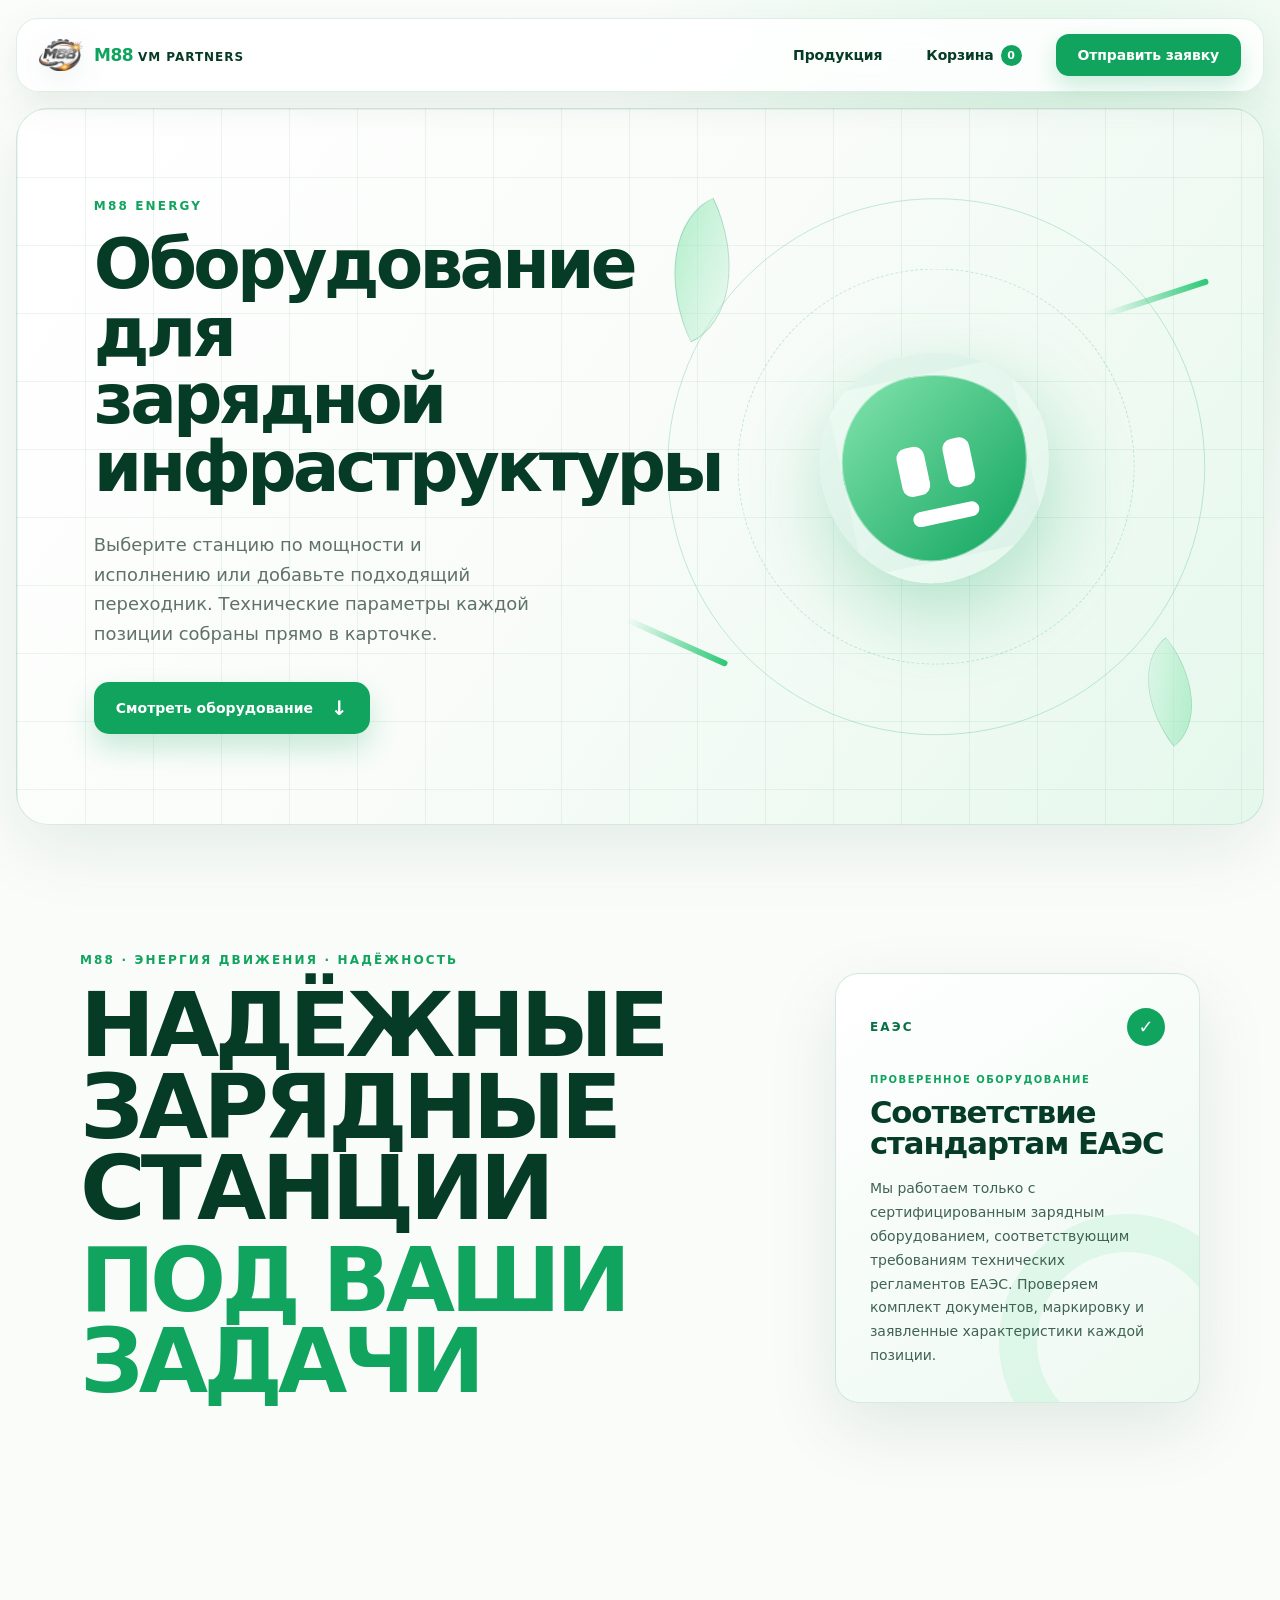
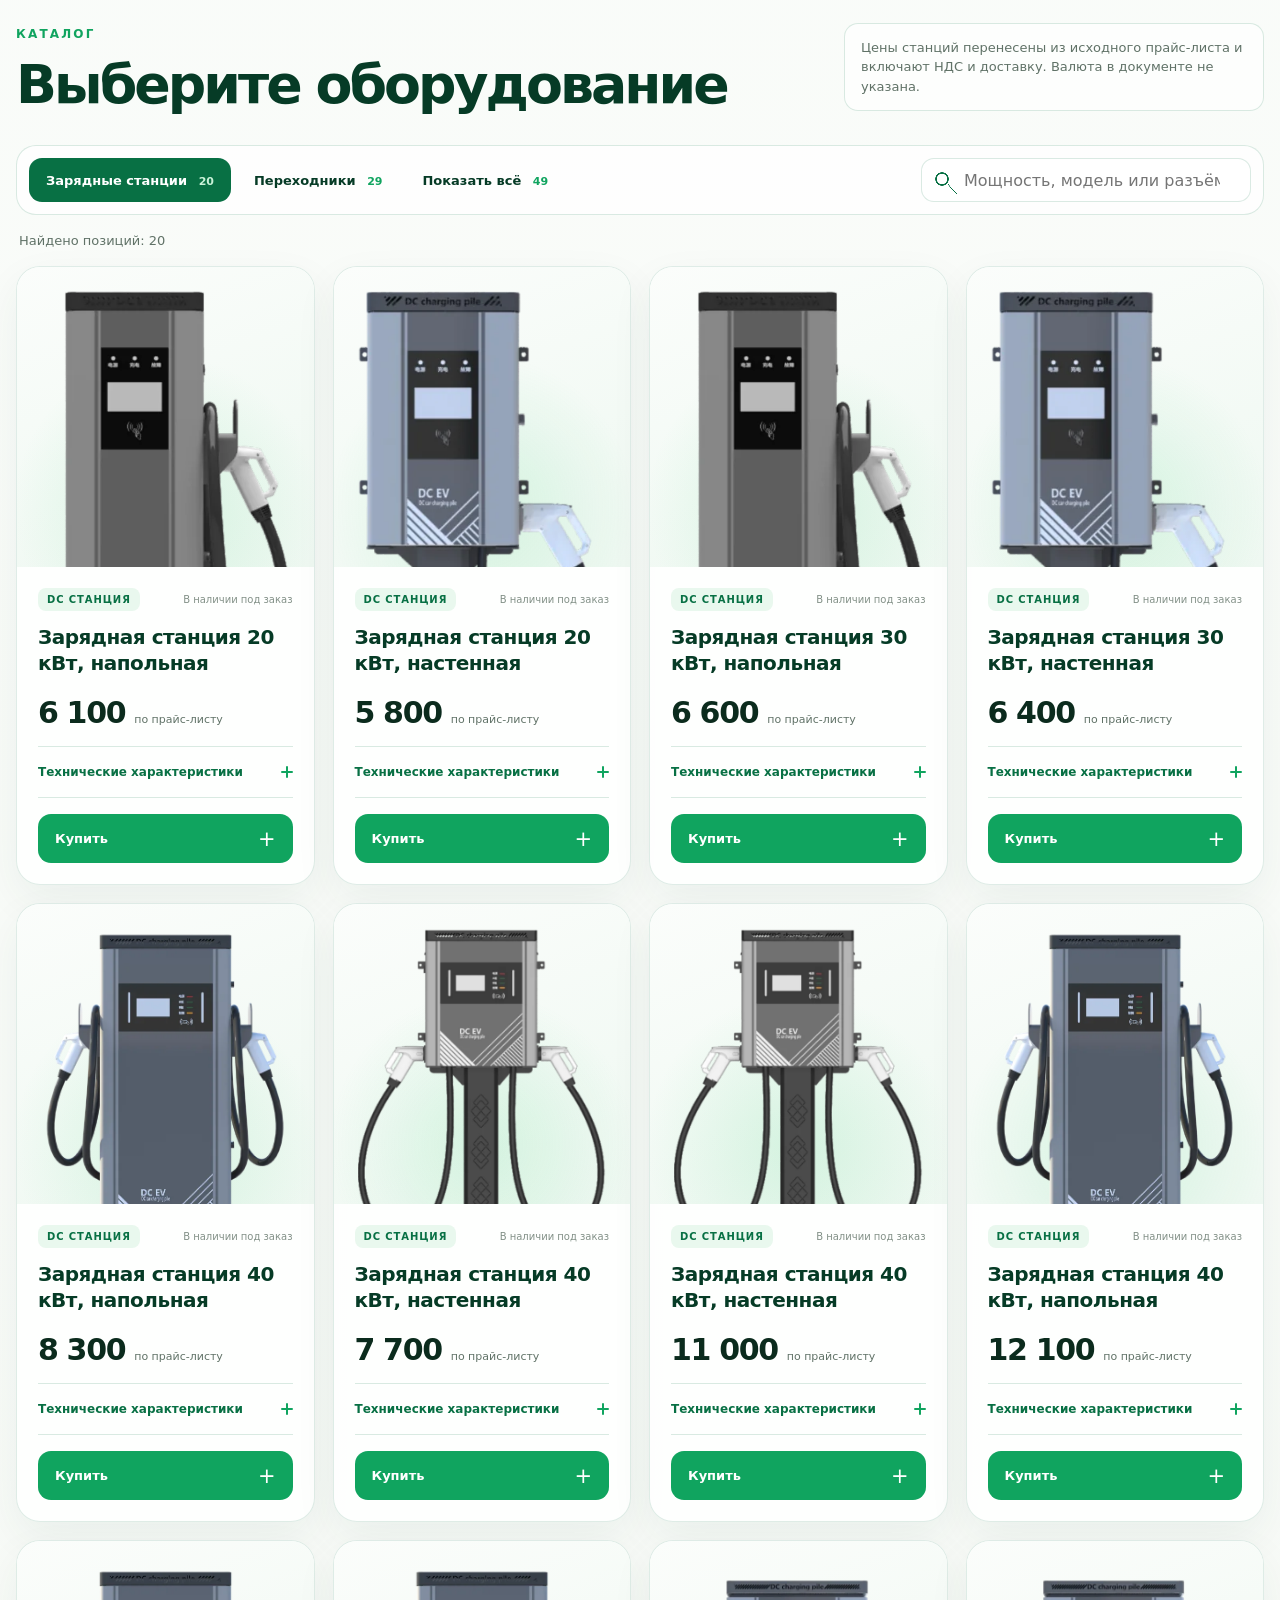
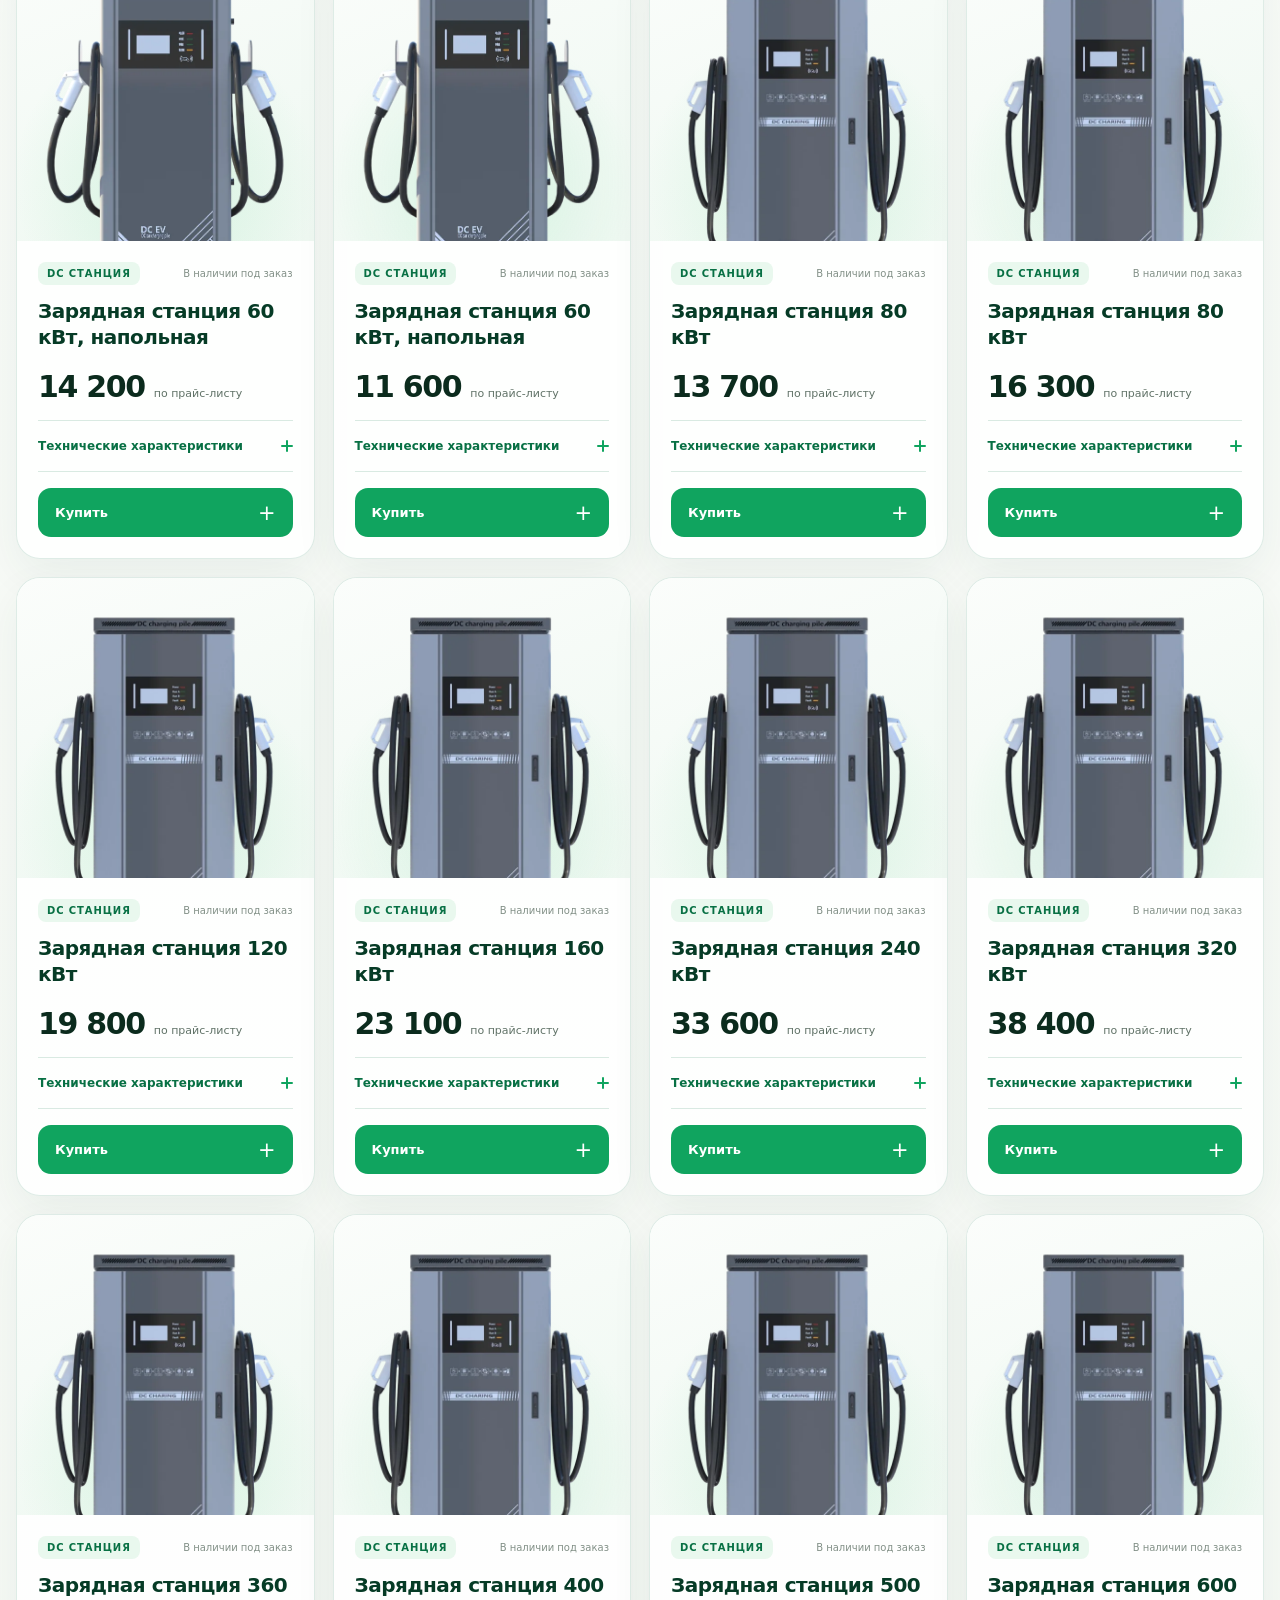
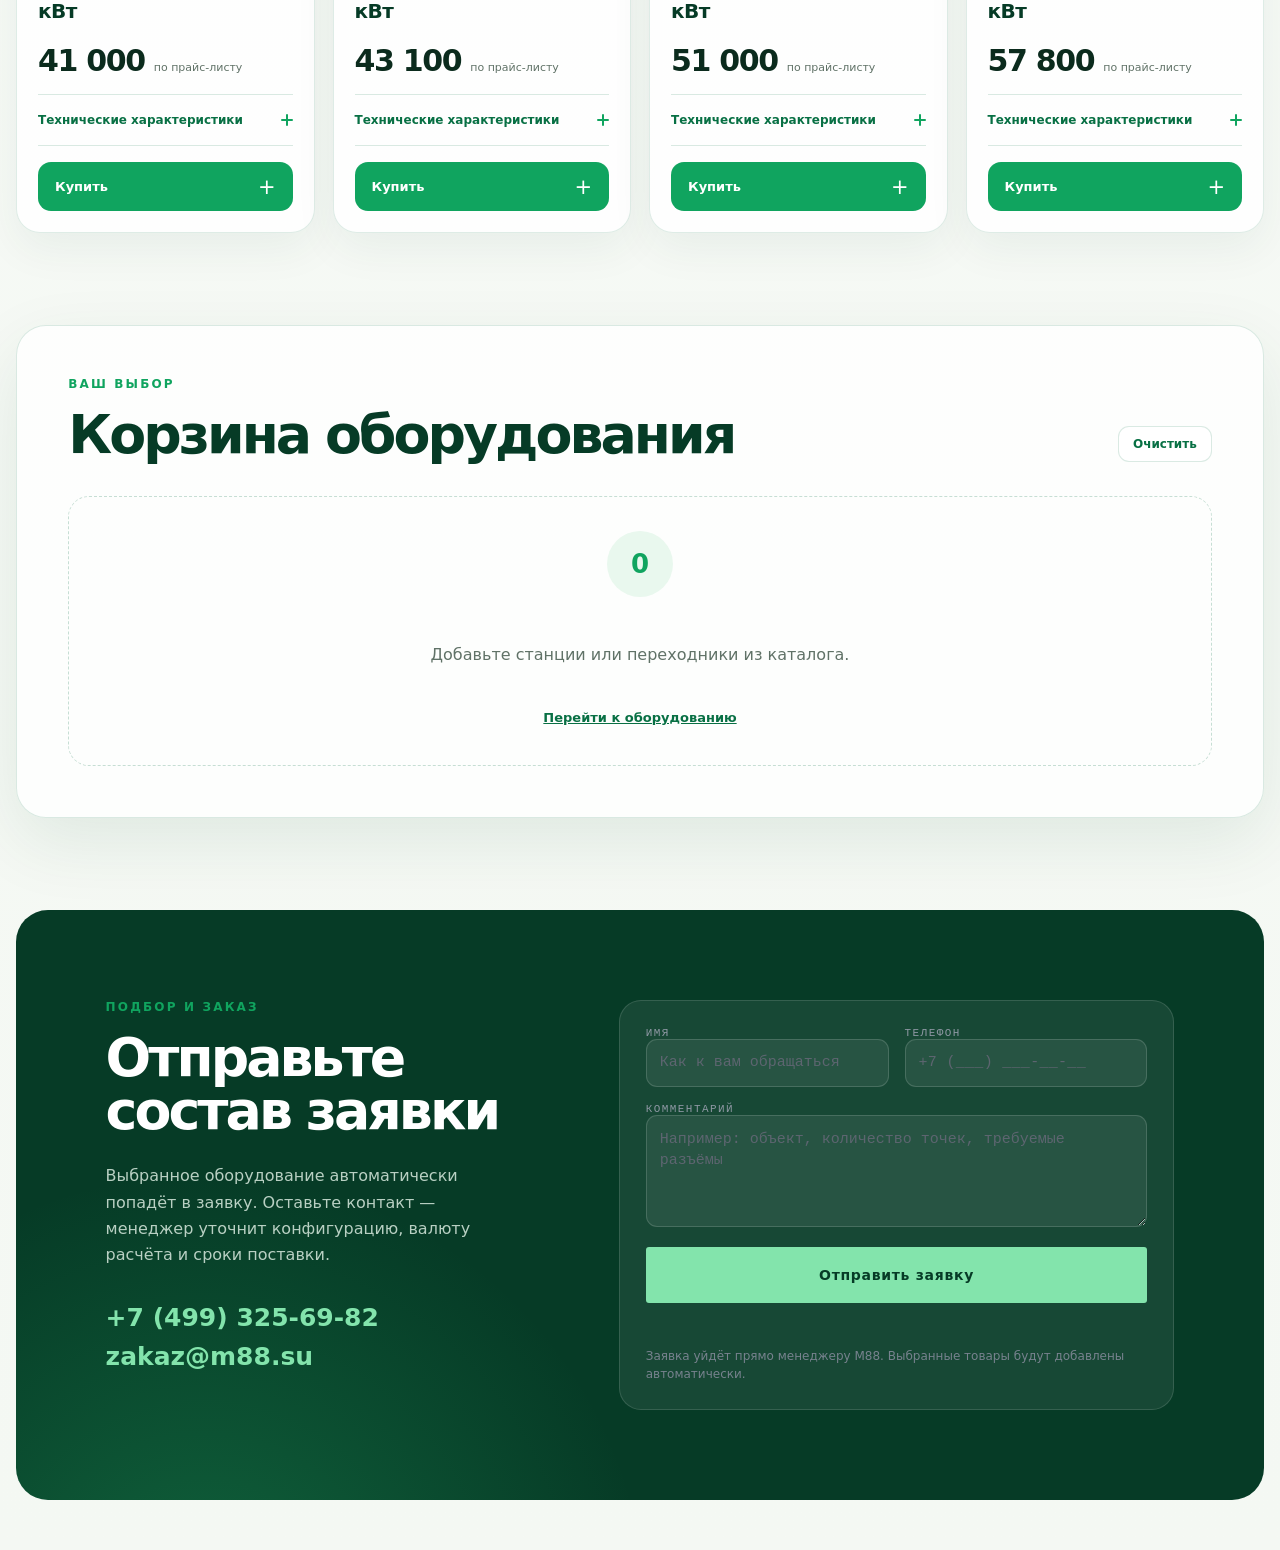
==== energy/index.html @ 6dc73acf "Add energy equipment catalog" ====
<!doctype html>
<html lang="ru">
<head>
  <meta charset="utf-8">
  <meta name="viewport" content="width=device-width, initial-scale=1">
  <meta name="theme-color" content="#f4f8f3">
  <meta name="description" content="Зарядные станции и переходники для электромобилей от М88 Energy.">
  <title>M88 Energy — зарядное оборудование</title>
  <link rel="stylesheet" href="../assets/form.css">
  <link rel="stylesheet" href="styles.css">
  <script src="../assets/form.js" defer></script>
</head>
<body>
  <div class="energy-page">
    <header class="energy-header" aria-label="Навигация">
      <a class="energy-mark" href="../" aria-label="М88 — на главную">
        <img src="../assets/m88-logo.png" alt="М88">
        <span><b>М88</b> VM&nbsp;PARTNERS</span>
      </a>

      <nav class="energy-nav" id="energy-navigation" aria-label="Разделы страницы">
        <a href="#products">Продукция</a>
        <a href="#cart">Корзина <span class="cart-badge" id="cart-count">0</span></a>
        <a class="nav-request" href="#request">Отправить заявку</a>
      </nav>

      <button class="menu-shape" type="button" aria-label="Открыть меню" aria-controls="energy-navigation" aria-expanded="false">
        <span></span><span></span>
      </button>
    </header>

    <main>
      <section class="catalog-hero" aria-labelledby="catalog-title">
        <div class="hero-copy">
          <p class="eyebrow">M88 Energy</p>
          <h1 id="catalog-title">Оборудование для зарядной инфраструктуры</h1>
          <p>Выберите станцию по мощности и исполнению или добавьте подходящий переходник. Технические параметры каждой позиции собраны прямо в карточке.</p>
          <a class="hero-button" href="#products">Смотреть оборудование <span>↓</span></a>
        </div>
        <div class="hero-art" aria-hidden="true">
          <div class="energy-orbit orbit-one"></div>
          <div class="energy-orbit orbit-two"></div>
          <div class="charge-core"><i></i></div>
          <div class="charge-line line-one"></div>
          <div class="charge-line line-two"></div>
          <div class="energy-leaf leaf-one"></div>
          <div class="energy-leaf leaf-two"></div>
        </div>
      </section>

      <section class="energy-about" aria-labelledby="energy-about-title">
        <div class="about-slogan">
          <p class="eyebrow">М88 · энергия движения · надёжность</p>
          <h2 id="energy-about-title">Надёжные зарядные станции <em>под ваши задачи</em></h2>
        </div>
        <div class="certification-card">
          <div class="certification-mark" aria-hidden="true"><span>ЕАЭС</span><i>✓</i></div>
          <div>
            <p class="certification-label">Проверенное оборудование</p>
            <h3>Соответствие стандартам ЕАЭС</h3>
            <p>Мы работаем только с сертифицированным зарядным оборудованием, соответствующим требованиям технических регламентов ЕАЭС. Проверяем комплект документов, маркировку и заявленные характеристики каждой позиции.</p>
          </div>
        </div>
      </section>

      <section class="catalog-section" id="products" aria-labelledby="products-title">
        <div class="section-heading">
          <div>
            <p class="eyebrow">Каталог</p>
            <h2 id="products-title">Выберите оборудование</h2>
          </div>
          <p class="price-note">Цены станций перенесены из исходного прайс-листа и включают НДС и доставку. Валюта в документе не указана.</p>
        </div>

        <div class="catalog-tools">
          <div class="category-switch" aria-label="Категория оборудования">
            <button class="is-active" type="button" data-filter="station">Зарядные станции <span>20</span></button>
            <button type="button" data-filter="adapter">Переходники <span>29</span></button>
            <button type="button" data-filter="all">Показать всё <span>49</span></button>
          </div>
          <label class="catalog-search">
            <span class="sr-only">Поиск по каталогу</span>
            <input id="catalog-search" type="search" placeholder="Мощность, модель или разъём" autocomplete="off">
          </label>
        </div>

        <p class="catalog-result" id="catalog-result" aria-live="polite"></p>
        <div class="product-grid" id="product-grid"></div>
      </section>

      <section class="cart-section" id="cart" aria-labelledby="cart-title">
        <div class="cart-heading">
          <div>
            <p class="eyebrow">Ваш выбор</p>
            <h2 id="cart-title">Корзина оборудования</h2>
          </div>
          <button class="clear-cart" id="clear-cart" type="button">Очистить</button>
        </div>
        <div class="cart-empty" id="cart-empty">
          <span>0</span>
          <p>Добавьте станции или переходники из каталога.</p>
          <a href="#products">Перейти к оборудованию</a>
        </div>
        <div class="cart-content" id="cart-content" hidden>
          <div class="cart-list" id="cart-list"></div>
          <aside class="cart-total">
            <span>Позиций</span>
            <strong id="cart-items-count">0</strong>
            <span>Сумма станций</span>
            <strong id="cart-total-value">0</strong>
            <small>Без учёта переходников. Валюта в исходном прайс-листе не указана.</small>
            <a href="#request">Перейти к заявке</a>
          </aside>
        </div>
      </section>

      <section class="request-section" id="request" aria-labelledby="request-title">
        <div class="request-copy">
          <p class="eyebrow">Подбор и заказ</p>
          <h2 id="request-title">Отправьте состав заявки</h2>
          <p>Выбранное оборудование автоматически попадёт в заявку. Оставьте контакт — менеджер уточнит конфигурацию, валюту расчёта и сроки поставки.</p>
          <a href="tel:+74993256982">+7 (499) 325-69-82</a>
          <a href="mailto:zakaz@m88.su">zakaz@m88.su</a>
        </div>
        <form class="request-form" id="request-form" data-m88form data-endpoint="/send.php" data-page="M88 Energy — зарядное оборудование">
          <label>Имя<input name="name" type="text" autocomplete="name" placeholder="Как к вам обращаться" required></label>
          <label>Телефон<input name="phone" type="tel" inputmode="tel" autocomplete="tel" placeholder="+7 (___) ___-__-__" data-phone required></label>
          <label class="field-wide">Комментарий<textarea name="comment" rows="4" placeholder="Например: объект, количество точек, требуемые разъёмы"></textarea></label>
          <input id="request-message" name="message" type="hidden">
          <button class="field-wide" type="submit">Отправить заявку</button>
          <p class="form-note m88-note field-wide" data-note>Заявка уйдёт прямо менеджеру М88. Выбранные товары будут добавлены автоматически.</p>
        </form>
      </section>
    </main>
  </div>

  <div class="toast" id="toast" role="status" aria-live="polite"></div>

  <script>
    (function () {
      var stationRows = [
        ["20 кВт, напольная", 6100, "1 пистолет", "Инфипауэр 1K070", "Хуэйюнь, 80 А, 5 м"],
        ["20 кВт, настенная", 5800, "1 пистолет", "Инфипауэр 1K070", "Хуэйюнь, 80 А, 5 м"],
        ["30 кВт, напольная", 6600, "1 пистолет", "Линкан 30 кВт", "Хуэйюнь, 80 А, 5 м"],
        ["30 кВт, настенная", 6400, "1 пистолет", "Линкан 30 кВт", "Хуэйюнь, 80 А, 5 м"],
        ["40 кВт, напольная", 8300, "1 пистолет", "Линкан 40 кВт", "Хуэйюнь, 125 А, 5 м"],
        ["40 кВт, настенная", 7700, "1 пистолет", "Линкан 40 кВт", "Хуэйюнь, 125 А, 5 м"],
        ["40 кВт, настенная", 11000, "2 пистолета", "Инфипауэр 1K070, 2 шт.", "Хуэйюнь, 125 А, 5 м"],
        ["40 кВт, напольная", 12100, "2 пистолета", "Инфипауэр 1K070, 2 шт.", "Хуэйюнь, 125 А, 5 м"],
        ["60 кВт, напольная", 14200, "2 пистолета", "Линкан", "Хуэйюнь, 125 А, 5 м"],
        ["60 кВт, напольная", 11600, "1 пистолет", "Линкан", "Хуэйюнь, 125 А, 5 м"],
        ["80 кВт", 13700, "1 пистолет", "Линкан 40 кВт", "Хуэйюнь, 200 А"],
        ["80 кВт", 16300, "2 пистолета", "Линкан 40 кВт", "Хуэйюнь, 200 А"],
        ["120 кВт", 19800, "2 пистолета", "Линкан 30 кВт / Инфипауэр 60 кВт", "Воэр"],
        ["160 кВт", 23100, "2 пистолета", "Линкан 40 кВт", "Воэр, 250 А"],
        ["240 кВт", 33600, "2 пистолета", "Юю 50 кВт, 5 шт.", "Хуэйюнь, 300 А, 7 м"],
        ["320 кВт", 38400, "2 пистолета", "Юю 50 кВт, 7 шт.", "Хуэйюнь, 300 А, 7 м"],
        ["360 кВт", 41000, "2 пистолета", "Юю 50 кВт, 8 шт.", "Хуэйюнь, 300 А, 7 м"],
        ["400 кВт", 43100, "2 пистолета", "Юю 50 кВт, 8 шт.", "Хуэйюнь, 300 А, 7 м"],
        ["500 кВт", 51000, "2 пистолета", "Юю 50 кВт, 10 шт.", "Хуэйюнь, 300 А, 7 м"],
        ["600 кВт", 57800, "2 пистолета", "Юю 50 кВт", "Хуэйюнь, 400 А, 7 м"]
      ];

      var products = stationRows.map(function (row, index) {
        var titleParts = row[0].split(", ");
        return {
          id: "station-" + (index + 1), kind: "station", family: "DC станция",
          title: "Зарядная станция " + row[0], price: row[1],
          image: "assets/station-" + String(index + 1).padStart(2, "0") + ".webp",
          specs: [["Мощность", titleParts[0]], ["Исполнение", titleParts[1] || "По каталогу"], ["Коннекторы", row[2]], ["Силовой модуль", row[3]], ["Кабель", row[4]]]
        };
      });

      var acAdapters = [
        ["ZH1", "США → Европа", "T1-T2"], ["ZH2", "Европа → США", "T2-T1"],
        ["ZH3", "Китай → Европа", "GB-T2"], ["ZH4", "Европа → Китай", "T2-GB"],
        ["ZH5", "США → Китай", "T1-GB"], ["ZH6", "NACS → США", "NACS-T1"],
        ["ZH7", "США → NACS", "T1-NACS"], ["ZH8", "Европа → NACS", "T2-NACS"],
        ["ZH9", "NACS → Европа", "NACS-T2"], ["ZH10", "NACS → Китай", "NACS-GB"],
        ["ZH11", "Китай → США", "GB-T1"], ["ZH12", "Китай → NACS", "GB-NACS"]
      ];

      acAdapters.forEach(function (row) {
        products.push({
          id: "adapter-" + row[0].toLowerCase(), kind: "adapter", family: "AC переходник",
          title: row[1] + " (" + row[2] + ")", image: "assets/adapter-" + row[0].toLowerCase() + ".webp?v=2",
          specs: [["Модель", row[0]], ["Рабочее напряжение", "AC 110–250 В"], ["Рабочий ток", "до 32 А"], ["Защита", "IP55 / IP67 опционально"], ["Контакты", "Посеребрённая медь"], ["Ресурс", ">10 000 соединений"]]
        });
      });

      var dcAdapters = [
        ["DC-GZ01", "GBT → CCS2", "dc-gz01"], ["DC-GZM1", "GBT → CCS1", "dc-gzm1"],
        ["DC-GZT1", "GBT → NACS", "dc-gzt1"], ["DC-OZG1", "CCS2 → GBT", "dc-ozg1"],
        ["AC/DC-OZM1", "CCS2 → CCS1", "acdc-ozm1"], ["AC/DC-OZT1", "CCS2 → NACS", "acdc-ozt1"],
        ["DC-OZR1", "CCS2 → CHAdeMO", "dc-ozr1"], ["DC-MZG1", "CCS1 → GBT", "dc-mzg1"],
        ["AC/DC-MZO1", "CCS1 → CCS2", "acdc-mzo1"], ["DC-MZR1", "CCS1 → CHAdeMO", "dc-mzr1"],
        ["DC-TZG1", "NACS → GBT", "dc-tzg1"], ["AC/DC-TZO1", "NACS → CCS2", "acdc-tzo1"],
        ["DC-TZM1", "NACS → CCS1", "dc-tzm1"], ["DC-TZR1", "NACS → CHAdeMO", "dc-tzr1"],
        ["DC-RZ01", "CHAdeMO → CCS2", "dc-rz01"], ["DC-RZM1", "CHAdeMO → CCS1", "dc-rzm1"],
        ["DC-RZT1", "CHAdeMO → NACS", "dc-rzt1"]
      ];

      dcAdapters.forEach(function (row) {
        products.push({
          id: "adapter-" + row[2], kind: "adapter", family: "DC переходник",
          title: row[1], image: "assets/adapter-" + row[2] + ".webp?v=2",
          specs: [["Модель", row[0]], ["Рабочее напряжение", "DC 1000 В"], ["Рабочий ток", "250 / 300 / 350 / 400 / 500 А"], ["Защита", "IP65 / IP67 опционально"], ["Контакты", "Посеребрённая медь"], ["Сертификация", "FCC, CE"]]
        });
      });

      var productById = new Map(products.map(function (product) { return [product.id, product]; }));
      var cart = new Map();
      var activeFilter = "station";
      var grid = document.getElementById("product-grid");
      var search = document.getElementById("catalog-search");
      var result = document.getElementById("catalog-result");
      var toast = document.getElementById("toast");

      function money(value) { return value.toLocaleString("ru-RU"); }

      function card(product) {
        var price = product.kind === "station" ? '<div class="product-price"><strong>' + money(product.price) + '</strong><span>по прайс-листу</span></div>' : "";
        var specs = product.specs.map(function (spec) { return '<li><span>' + spec[0] + '</span><b>' + spec[1] + '</b></li>'; }).join("");
        return '<article class="product-card product-' + product.kind + '">' +
          '<div class="product-image"><img src="' + product.image + '" alt="' + product.title + '" loading="lazy"></div>' +
          '<div class="product-body"><div class="product-meta"><span>' + product.family + '</span><small>' + (product.kind === "station" ? "В наличии под заказ" : "Цена не указана") + '</small></div>' +
          '<h3>' + product.title + '</h3>' + price +
          '<details><summary>Технические характеристики <i></i></summary><ul>' + specs + '</ul></details>' +
          '<button class="buy-button" type="button" data-add="' + product.id + '">Купить <span>+</span></button></div></article>';
      }

      function renderProducts() {
        var query = search.value.trim().toLowerCase();
        var filtered = products.filter(function (product) {
          var categoryMatch = activeFilter === "all" || product.kind === activeFilter;
          var haystack = [product.title, product.family].concat(product.specs.flat()).join(" ").toLowerCase();
          return categoryMatch && (!query || haystack.indexOf(query) !== -1);
        });
        grid.innerHTML = filtered.map(card).join("");
        result.textContent = "Найдено позиций: " + filtered.length;
      }

      function showToast(text) {
        toast.textContent = text;
        toast.classList.add("is-visible");
        window.clearTimeout(showToast.timer);
        showToast.timer = window.setTimeout(function () { toast.classList.remove("is-visible"); }, 2200);
      }

      function renderCart() {
        var count = Array.from(cart.values()).reduce(function (sum, qty) { return sum + qty; }, 0);
        var empty = document.getElementById("cart-empty");
        var content = document.getElementById("cart-content");
        document.getElementById("cart-count").textContent = count;
        document.getElementById("cart-items-count").textContent = count;
        empty.hidden = count > 0;
        content.hidden = count === 0;
        var total = 0;
        var rows = [];
        cart.forEach(function (qty, id) {
          var product = productById.get(id);
          if (product.price) total += product.price * qty;
          rows.push('<div class="cart-row"><img src="' + product.image + '" alt=""><div><span>' + product.family + '</span><strong>' + product.title + '</strong>' + (product.price ? '<small>' + money(product.price) + ' × ' + qty + '</small>' : '<small>Количество: ' + qty + '</small>') + '</div><div class="qty-controls"><button type="button" data-minus="' + id + '" aria-label="Уменьшить количество">−</button><b>' + qty + '</b><button type="button" data-plus="' + id + '" aria-label="Увеличить количество">+</button></div><button class="remove-item" type="button" data-remove="' + id + '" aria-label="Удалить позицию">×</button></div>');
        });
        document.getElementById("cart-list").innerHTML = rows.join("");
        document.getElementById("cart-total-value").textContent = money(total) + " по прайс-листу";
      }

      document.querySelectorAll("[data-filter]").forEach(function (button) {
        button.addEventListener("click", function () {
          activeFilter = button.dataset.filter;
          document.querySelectorAll("[data-filter]").forEach(function (item) { item.classList.toggle("is-active", item === button); });
          renderProducts();
        });
      });

      search.addEventListener("input", renderProducts);

      grid.addEventListener("click", function (event) {
        var button = event.target.closest("[data-add]");
        if (!button) return;
        var id = button.dataset.add;
        cart.set(id, (cart.get(id) || 0) + 1);
        renderCart();
        showToast("Добавлено: " + productById.get(id).title);
      });

      document.getElementById("cart-list").addEventListener("click", function (event) {
        var plus = event.target.closest("[data-plus]");
        var minus = event.target.closest("[data-minus]");
        var remove = event.target.closest("[data-remove]");
        if (plus) cart.set(plus.dataset.plus, (cart.get(plus.dataset.plus) || 0) + 1);
        if (minus) {
          var minusId = minus.dataset.minus;
          var next = (cart.get(minusId) || 1) - 1;
          if (next > 0) cart.set(minusId, next); else cart.delete(minusId);
        }
        if (remove) cart.delete(remove.dataset.remove);
        renderCart();
      });

      document.getElementById("clear-cart").addEventListener("click", function () { cart.clear(); renderCart(); });

      var requestForm = document.getElementById("request-form");

      requestForm.addEventListener("submit", function () {
        var lines = [];
        cart.forEach(function (qty, id) {
          var product = productById.get(id);
          var price = product.price ? " — " + money(product.price) + " по прайс-листу за шт." : "";
          lines.push("• " + product.title + " — " + qty + " шт." + price);
        });
        if (!lines.length) lines.push("Оборудование пока не выбрано — нужна консультация.");
        var comment = requestForm.querySelector('[name="comment"]').value.trim();
        document.getElementById("request-message").value = "Состав заявки:\n" + lines.join("\n") + "\n\nКомментарий:\n" + (comment || "—");
      });

      var requestSection = document.getElementById("request");
      var successVisible = false;
      var requestObserver = new MutationObserver(function () {
        var done = requestSection.querySelector(".m88-done");
        if (done && !successVisible) {
          successVisible = true;
          cart.clear();
          renderCart();
          showToast("Заявка отправлена. Корзина очищена.");
        } else if (!done) {
          successVisible = false;
        }
      });
      requestObserver.observe(requestSection, { childList: true, subtree: true });

      var header = document.querySelector(".energy-header");
      var menuButton = document.querySelector(".menu-shape");
      function closeMenu() { header.classList.remove("menu-open"); menuButton.setAttribute("aria-expanded", "false"); menuButton.setAttribute("aria-label", "Открыть меню"); }
      menuButton.addEventListener("click", function () {
        var open = header.classList.toggle("menu-open");
        menuButton.setAttribute("aria-expanded", String(open));
        menuButton.setAttribute("aria-label", open ? "Закрыть меню" : "Открыть меню");
      });
      document.querySelectorAll(".energy-nav a").forEach(function (link) { link.addEventListener("click", closeMenu); });
      document.addEventListener("keydown", function (event) { if (event.key === "Escape") closeMenu(); });

      renderProducts();
      renderCart();
    }());
  </script>
</body>
</html>
---- assets/form.css ----
/*!
 * М88 — общие стили состояний формы (статус, чипсы файлов, экран «отправлено»).
 * Цвета берутся из переменных страницы, с запасными значениями для обеих тем.
 */

/* honeypot: видим только ботам */
.m88-trap {
  position: absolute !important;
  left: -9999px !important;
  top: auto !important;
  width: 1px !important;
  height: 1px !important;
  overflow: hidden !important;
  opacity: 0 !important;
  pointer-events: none !important;
}

/* ---------- статус отправки ---------- */
.m88-status {
  margin: 12px 0 0;
  font-size: 14px;
  line-height: 1.45;
  min-height: 0;
  transition: min-height .2s ease;
}
.m88-status:empty { margin: 0; }
.m88-status.is-info,
.m88-status.is-warn,
.m88-status.is-error {
  padding: 10px 13px;
  border-radius: 8px;
  border-left: 3px solid currentColor;
}
.m88-status.is-info  { color: #C9CFD8; background: rgba(255, 255, 255, .06); }
.m88-status.is-warn  { color: #FF9E2C; background: rgba(242, 106, 27, .10); }
.m88-status.is-error { color: #FF7A6B; background: rgba(255, 90, 70, .10); }

/* на светлом фоне */
.light .m88-status.is-info,
.section.light .m88-status.is-info { color: #4A515C; background: rgba(0, 0, 0, .05); }
.light .m88-status.is-warn,
.section.light .m88-status.is-warn { color: #C24A08; background: rgba(242, 106, 27, .10); }
.light .m88-status.is-error,
.section.light .m88-status.is-error { color: #C0261A; background: rgba(200, 40, 30, .08); }

/* ---------- чипсы выбранных файлов ---------- */
.m88-chip {
  display: inline-flex;
  align-items: center;
  gap: 9px;
  max-width: 100%;
  margin: 6px 6px 0 0;
  padding: 7px 9px 7px 12px;
  border: 1px solid rgba(255, 255, 255, .14);
  border-radius: 999px;
  background: rgba(255, 255, 255, .05);
  font-size: 13px;
  line-height: 1.2;
  vertical-align: top;
}
.m88-chip-name {
  max-width: 15em;
  overflow: hidden;
  text-overflow: ellipsis;
  white-space: nowrap;
}
.m88-chip-size {
  flex: none;
  font-size: 11.5px;
  letter-spacing: .04em;
  opacity: .62;
}
.m88-chip-del {
  flex: none;
  width: 22px;
  height: 22px;
  padding: 0;
  border: 0;
  border-radius: 50%;
  background: rgba(255, 255, 255, .10);
  color: inherit;
  font: 600 15px/1 system-ui, sans-serif;
  cursor: pointer;
  transition: background .15s ease, color .15s ease;
}
.m88-chip-del:hover,
.m88-chip-del:focus-visible { background: #F26A1B; color: #fff; }

/* ---------- экран «заявка отправлена» ---------- */
.m88-done {
  display: flex;
  flex-direction: column;
  align-items: flex-start;
  gap: 10px;
  padding: 34px 30px;
  border: 1px solid rgba(255, 255, 255, .12);
  border-radius: 14px;
  background: rgba(255, 255, 255, .04);
  animation: m88-done-in .35s ease both;
}
@keyframes m88-done-in {
  from { opacity: 0; transform: translateY(10px); }
  to   { opacity: 1; transform: none; }
}
.m88-done-mark {
  display: flex;
  align-items: center;
  justify-content: center;
  width: 46px;
  height: 46px;
  border-radius: 50%;
  background: linear-gradient(135deg, #FFB23E 0%, #F4601A 100%);
  color: #14171c;
  font-size: 23px;
  font-weight: 700;
}
.m88-done-title {
  margin: 4px 0 0;
  font-family: "Saira Condensed", "Inter", system-ui, sans-serif;
  font-size: 27px;
  font-weight: 700;
  line-height: 1.1;
  letter-spacing: .01em;
}
.m88-done-text {
  margin: 0;
  max-width: 34em;
  font-size: 15px;
  line-height: 1.55;
  opacity: .8;
}
.m88-done-ticket {
  font-family: "IBM Plex Mono", ui-monospace, Menlo, Consolas, monospace;
  font-size: 12.5px;
  letter-spacing: .12em;
  text-transform: uppercase;
  opacity: .62;
}
.m88-done-again {
  margin-top: 8px;
  padding: 11px 18px;
  border: 1px solid rgba(255, 255, 255, .2);
  border-radius: 8px;
  background: transparent;
  color: inherit;
  font: 600 14px/1 inherit;
  font-family: inherit;
  cursor: pointer;
  transition: border-color .15s ease, color .15s ease;
}
.m88-done-again:hover { border-color: #F26A1B; color: #FF9E2C; }

@media (prefers-reduced-motion: reduce) {
  .m88-done { animation: none; }
  .m88-status { transition: none; }
}

/* ============================================================================
   Единая форма обратной связи. Одна и та же разметка и вид на обеих страницах.
   Подключать form.css ПОСЛЕ основных стилей страницы.
   ========================================================================= */

form[data-m88form] .m88-row{display:grid;grid-template-columns:1fr 1fr;gap:14px}
form[data-m88form] .m88-f{display:flex;flex-direction:column;gap:7px;margin:0 0 14px}
form[data-m88form] .m88-row .m88-f{margin-bottom:0}
form[data-m88form] .m88-row{margin:0 0 14px}

form[data-m88form] label{
  display:block;margin:0;
  font-family:"IBM Plex Mono",ui-monospace,Menlo,Consolas,monospace;
  font-size:11px;font-weight:500;letter-spacing:.13em;text-transform:uppercase;
  color:#8F98A4;
}
form[data-m88form] label .req{color:#F26A1B}

form[data-m88form] input:not([type=file]),
form[data-m88form] textarea{
  width:100%;margin:0;display:block;
  background:#0B0E12;border:1px solid #333A44;border-radius:2px;color:#fff;
  font-family:inherit;font-size:15px;line-height:1.4;padding:13px 14px;
  -webkit-appearance:none;appearance:none;
  transition:border-color .15s ease,box-shadow .15s ease;
}
form[data-m88form] input::placeholder,
form[data-m88form] textarea::placeholder{color:#5D6570;opacity:1}
form[data-m88form] input:not([type=file]):focus,
form[data-m88form] textarea:focus{
  outline:none;border-color:#F26A1B;box-shadow:0 0 0 1px rgba(242,106,27,.55);
}
form[data-m88form] input:not([type=file]):-webkit-autofill{
  -webkit-text-fill-color:#fff;-webkit-box-shadow:0 0 0 40px #0B0E12 inset;
}
form[data-m88form] textarea{resize:vertical;min-height:104px}

/* поле телефона — моноширинный, чтобы маска не «прыгала» */
form[data-m88form] input[data-phone]{
  font-family:"IBM Plex Mono",ui-monospace,Menlo,Consolas,monospace;
  letter-spacing:.02em;
}

/* ---------- зона вложений ---------- */
form[data-m88form] .m88-dz{
  display:block;padding:18px;cursor:pointer;text-align:left;
  border:1px dashed #46515C;border-radius:3px;background:rgba(8,11,14,.55);
  transition:border-color .15s ease,background .15s ease;
}
form[data-m88form] .m88-dz:hover,
form[data-m88form] .m88-dz:focus,
form[data-m88form] .m88-dz.drag{outline:none;border-color:#F26A1B;background:rgba(242,106,27,.06)}
form[data-m88form] .m88-dz-ico{
  display:inline-block;width:26px;height:26px;line-height:24px;text-align:center;
  border:1px solid #F26A1B;border-radius:2px;color:#FF9E2C;
  font:600 17px/24px "Inter",system-ui,sans-serif;vertical-align:middle;margin-right:11px;
}
form[data-m88form] .m88-dz-text{
  display:inline;color:#C9CFD8;font-size:13.5px;vertical-align:middle;
}
form[data-m88form] .m88-dz-text u{color:#FF9E2C;text-decoration:none;border-bottom:1px solid rgba(255,158,44,.5)}
form[data-m88form] .m88-dz-hint{
  display:block;margin-top:10px;
  font-family:"IBM Plex Mono",ui-monospace,monospace;font-size:9.5px;line-height:1.7;
  letter-spacing:.03em;color:#77828E;
}
form[data-m88form] .m88-files:not(:empty){margin-top:10px}

/* ---------- кнопка и подпись ---------- */
form[data-m88form] button[type=submit]{
  display:flex;align-items:center;justify-content:center;gap:12px;
  width:100%;min-height:56px;padding:0 22px;margin-top:4px;
  border-radius:3px;cursor:pointer;
  font-size:14px;font-weight:700;letter-spacing:.05em;line-height:1;
}
form[data-m88form] button[type=submit] span{font-family:"IBM Plex Mono",ui-monospace,monospace}
form[data-m88form] .m88-note{
  margin:12px 0 0;font-size:12px;line-height:1.5;color:#77828E;text-align:left;
}

@media(max-width:600px){
  form[data-m88form] .m88-row{grid-template-columns:1fr;gap:0}
  form[data-m88form] .m88-row .m88-f{margin-bottom:14px}
  form[data-m88form] input:not([type=file]),
  form[data-m88form] textarea{font-size:16px}   /* iOS не зумит от 16px */
  form[data-m88form] .m88-dz-text{display:block;margin-top:8px}
  form[data-m88form] .m88-dz-ico{margin-right:0}
}

/* предупреждение на экране «отправлено»: какие файлы не ушли */
.m88-done-warn{
  margin:0;max-width:34em;padding:10px 13px;border-radius:8px;
  border-left:3px solid currentColor;color:#FF9E2C;background:rgba(242,106,27,.10);
  font-size:13.5px;line-height:1.5;
}
---- energy/styles.css ----
:root {
  --paper: #f4f8f3;
  --white: #fff;
  --ink: #0b2b1d;
  --muted: #607267;
  --green-950: #063b26;
  --green-800: #087044;
  --green-650: #10a45f;
  --green-500: #2bc875;
  --green-300: #83e4ac;
  --green-150: #c9f2d8;
  --green-075: #e9f8ee;
  --line: rgba(8, 112, 68, .15);
  --shadow: 0 24px 70px rgba(8, 74, 45, .09);
}

* { box-sizing: border-box; }

html {
  min-width: 320px;
  scroll-behavior: smooth;
  background: var(--paper);
}

body {
  margin: 0;
  color: var(--ink);
  background:
    radial-gradient(circle at 82% 3%, rgba(82, 218, 135, .18), transparent 28rem),
    linear-gradient(180deg, #fbfdfb 0%, var(--paper) 100%);
  font-family: Inter, ui-sans-serif, system-ui, -apple-system, BlinkMacSystemFont, "Segoe UI", sans-serif;
}

button,
input,
textarea { font: inherit; }

button,
a { -webkit-tap-highlight-color: transparent; }

img { max-width: 100%; }

.sr-only {
  position: absolute;
  width: 1px;
  height: 1px;
  padding: 0;
  overflow: hidden;
  clip: rect(0, 0, 0, 0);
  white-space: nowrap;
  border: 0;
}

.energy-page {
  width: min(1540px, calc(100% - 32px));
  min-height: 100vh;
  margin: 0 auto;
  padding: 18px 0 48px;
}

.energy-header {
  position: sticky;
  top: 12px;
  z-index: 50;
  display: grid;
  grid-template-columns: auto 1fr auto;
  align-items: center;
  min-height: 74px;
  padding: 0 22px;
  border: 1px solid rgba(8, 112, 68, .12);
  border-radius: 22px;
  background: rgba(255, 255, 255, .84);
  box-shadow: 0 12px 38px rgba(8, 74, 45, .08);
  backdrop-filter: blur(18px);
}

.energy-mark {
  display: flex;
  align-items: center;
  gap: 11px;
  color: var(--green-950);
  text-decoration: none;
}

.energy-mark img {
  display: block;
  width: 44px;
  height: 44px;
  object-fit: contain;
  filter: drop-shadow(0 8px 15px rgba(6, 59, 38, .12));
  transition: transform .2s ease;
}

.energy-mark span {
  display: inline-flex;
  align-items: baseline;
  gap: 5px;
  font-size: 12px;
  font-weight: 650;
  letter-spacing: .08em;
  white-space: nowrap;
}

.energy-mark b {
  color: var(--green-650);
  font-size: 17px;
  font-weight: 800;
  letter-spacing: -.03em;
}

.energy-mark:hover img { transform: translateY(-1px); }

.energy-mark:focus-visible {
  border-radius: 8px;
  outline: 2px solid var(--green-500);
  outline-offset: 5px;
}

.energy-nav {
  display: flex;
  align-items: center;
  justify-content: flex-end;
  gap: 8px;
}

.energy-nav a {
  display: inline-flex;
  align-items: center;
  justify-content: center;
  min-height: 42px;
  padding: 0 18px;
  border-radius: 13px;
  color: var(--green-950);
  font-size: 14px;
  font-weight: 650;
  letter-spacing: -.01em;
  text-decoration: none;
  transition: color .2s ease, background-color .2s ease, transform .2s ease;
}

.energy-nav a:hover,
.energy-nav a:focus-visible {
  color: var(--green-800);
  background: var(--green-075);
  outline: none;
}

.cart-badge {
  display: inline-grid;
  place-items: center;
  min-width: 21px;
  height: 21px;
  margin-left: 7px;
  padding: 0 6px;
  border-radius: 99px;
  color: var(--white);
  background: var(--green-650);
  font-size: 11px;
}

.energy-nav .nav-request {
  margin-left: 8px;
  padding-right: 22px;
  padding-left: 22px;
  color: var(--white);
  background: var(--green-650);
  box-shadow: 0 10px 22px rgba(16, 164, 95, .20);
}

.energy-nav .nav-request:hover,
.energy-nav .nav-request:focus-visible {
  color: var(--white);
  background: var(--green-800);
  transform: translateY(-1px);
}

.menu-shape {
  display: none;
  place-content: center;
  gap: 6px;
  width: 44px;
  height: 44px;
  padding: 0;
  border: 1px solid var(--line);
  border-radius: 50%;
  background: var(--white);
  cursor: pointer;
}

.menu-shape span {
  display: block;
  width: 16px;
  height: 2px;
  border-radius: 8px;
  background: var(--green-950);
  transition: transform .2s ease;
}

.catalog-hero {
  position: relative;
  display: grid;
  grid-template-columns: minmax(0, .95fr) minmax(420px, 1.05fr);
  min-height: 610px;
  margin-top: 16px;
  overflow: hidden;
  border: 1px solid var(--line);
  border-radius: 32px;
  background:
    linear-gradient(rgba(8, 112, 68, .07) 1px, transparent 1px),
    linear-gradient(90deg, rgba(8, 112, 68, .07) 1px, transparent 1px),
    linear-gradient(125deg, #fff 0%, #f9fcf9 48%, #e5f8ec 100%);
  background-size: 68px 68px, 68px 68px, auto;
  box-shadow: var(--shadow);
}

.hero-copy {
  align-self: center;
  z-index: 2;
  padding: 90px clamp(34px, 6vw, 96px);
}

.energy-about {
  display: grid;
  grid-template-columns: minmax(0, 1.3fr) minmax(360px, .7fr);
  gap: clamp(34px, 6vw, 90px);
  align-items: end;
  padding: clamp(72px, 10vw, 148px) clamp(24px, 5vw, 78px);
}

.about-slogan { max-width: 900px; }
.about-slogan h2 {
  max-width: 860px;
  margin: 0;
  color: var(--green-950);
  font-size: clamp(48px, 7vw, 104px);
  font-weight: 820;
  line-height: .91;
  letter-spacing: -.055em;
  text-transform: uppercase;
}
.about-slogan h2 em {
  display: block;
  margin-top: 10px;
  color: var(--green-650);
  font-style: normal;
}

.certification-card {
  position: relative;
  display: grid;
  gap: 28px;
  padding: 34px;
  overflow: hidden;
  border: 1px solid var(--line);
  border-radius: 24px;
  background: linear-gradient(145deg, var(--white), #edf9f1);
  box-shadow: 0 24px 70px rgba(7, 73, 46, .10);
}
.certification-card::after {
  content: "";
  position: absolute;
  right: -56px;
  bottom: -68px;
  width: 180px;
  height: 180px;
  border: 38px solid rgba(43, 200, 117, .10);
  border-radius: 50%;
}
.certification-mark {
  display: flex;
  align-items: center;
  justify-content: space-between;
  color: var(--green-800);
  font-size: 12px;
  font-weight: 850;
  letter-spacing: .18em;
}
.certification-mark i {
  display: grid;
  place-items: center;
  width: 38px;
  height: 38px;
  border-radius: 50%;
  color: var(--white);
  background: var(--green-650);
  font-size: 18px;
  font-style: normal;
  letter-spacing: 0;
}
.certification-label {
  margin: 0 0 12px;
  color: var(--green-650);
  font-size: 10px;
  font-weight: 800;
  letter-spacing: .15em;
  text-transform: uppercase;
}
.certification-card h3 {
  margin: 0;
  color: var(--green-950);
  font-size: clamp(25px, 2.4vw, 36px);
  line-height: 1.02;
  letter-spacing: -.035em;
}
.certification-card div > p:last-child {
  position: relative;
  z-index: 1;
  margin: 18px 0 0;
  color: #406353;
  font-size: 14px;
  line-height: 1.7;
}

.eyebrow {
  margin: 0 0 18px;
  color: var(--green-650);
  font-size: 12px;
  font-weight: 800;
  letter-spacing: .18em;
  text-transform: uppercase;
}

.hero-copy h1,
.section-heading h2,
.cart-heading h2,
.request-copy h2 {
  margin: 0;
  color: var(--green-950);
  font-size: clamp(42px, 5.4vw, 82px);
  font-weight: 760;
  letter-spacing: -.055em;
  line-height: .98;
}

.hero-copy > p:not(.eyebrow) {
  max-width: 650px;
  margin: 28px 0 34px;
  color: var(--muted);
  font-size: clamp(16px, 1.4vw, 20px);
  line-height: 1.65;
}

.hero-button {
  display: inline-flex;
  align-items: center;
  gap: 18px;
  min-height: 52px;
  padding: 0 22px;
  border-radius: 15px;
  color: var(--white);
  background: var(--green-650);
  box-shadow: 0 14px 28px rgba(16, 164, 95, .22);
  font-size: 14px;
  font-weight: 750;
  text-decoration: none;
}

.hero-button span { font-size: 20px; }

.hero-art {
  position: relative;
  min-height: 560px;
}

.energy-orbit,
.charge-core,
.energy-leaf,
.charge-line { position: absolute; }

.energy-orbit {
  top: 50%;
  left: 50%;
  border: 1px solid rgba(16, 164, 95, .23);
  border-radius: 50%;
  transform: translate(-50%, -50%);
}

.orbit-one { width: min(42vw, 600px); aspect-ratio: 1; }
.orbit-two { width: min(31vw, 440px); aspect-ratio: 1; border-style: dashed; }

.charge-core {
  top: 50%;
  left: 50%;
  display: grid;
  place-items: center;
  width: min(18vw, 250px);
  aspect-ratio: 1;
  border: 22px solid rgba(255,255,255,.85);
  border-radius: 46% 54% 54% 46% / 48% 45% 55% 52%;
  background: linear-gradient(145deg, var(--green-300), var(--green-650));
  box-shadow: 0 30px 80px rgba(16,164,95,.28), inset 0 0 0 1px rgba(255,255,255,.45);
  transform: translate(-50%, -50%) rotate(-12deg);
}

.charge-core::before,
.charge-core::after {
  content: "";
  position: absolute;
  top: 50%;
  width: 15%;
  height: 26%;
  border-radius: 10px;
  background: var(--white);
  transform: translateY(-50%);
}

.charge-core::before { left: 30%; }
.charge-core::after { right: 30%; }

.charge-core i {
  position: absolute;
  bottom: 20%;
  width: 36%;
  height: 8%;
  border-radius: 99px;
  background: var(--white);
}

.charge-line {
  width: 110px;
  height: 6px;
  border-radius: 99px;
  background: linear-gradient(90deg, transparent, var(--green-500));
}

.line-one { top: 26%; right: 8%; transform: rotate(-18deg); }
.line-two { bottom: 25%; left: 2%; transform: rotate(24deg); }

.energy-leaf {
  width: 82px;
  height: 122px;
  border: 1px solid rgba(8,112,68,.18);
  border-radius: 100% 0 100% 0;
  background: linear-gradient(135deg, rgba(131,228,172,.72), rgba(255,255,255,.25));
}

.leaf-one { top: 14%; left: 8%; transform: rotate(-25deg); }
.leaf-two { right: 8%; bottom: 10%; transform: rotate(142deg) scale(.75); }

.catalog-section,
.cart-section,
.request-section {
  scroll-margin-top: 110px;
  margin-top: 92px;
}

.section-heading,
.cart-heading {
  display: flex;
  align-items: end;
  justify-content: space-between;
  gap: 30px;
  margin-bottom: 34px;
}

.section-heading h2,
.cart-heading h2,
.request-copy h2 { font-size: clamp(36px, 4.2vw, 64px); }

.price-note {
  max-width: 420px;
  margin: 0;
  padding: 14px 16px;
  border: 1px solid var(--line);
  border-radius: 14px;
  color: var(--muted);
  background: rgba(255,255,255,.62);
  font-size: 13px;
  line-height: 1.5;
}

.catalog-tools {
  display: flex;
  align-items: center;
  justify-content: space-between;
  gap: 18px;
  padding: 12px;
  border: 1px solid var(--line);
  border-radius: 20px;
  background: rgba(255,255,255,.72);
}

.category-switch {
  display: flex;
  gap: 6px;
}

.category-switch button {
  min-height: 44px;
  padding: 0 17px;
  border: 0;
  border-radius: 13px;
  color: var(--green-950);
  background: transparent;
  font-size: 13px;
  font-weight: 700;
  cursor: pointer;
}

.category-switch button span {
  margin-left: 7px;
  color: var(--green-650);
  font-size: 11px;
}

.category-switch button.is-active {
  color: var(--white);
  background: var(--green-800);
}

.category-switch button.is-active span { color: var(--green-150); }

.catalog-search { width: min(100%, 330px); }

.catalog-search input {
  width: 100%;
  min-height: 44px;
  padding: 0 15px 0 42px;
  border: 1px solid var(--line);
  border-radius: 13px;
  color: var(--ink);
  background:
    radial-gradient(circle at 20px 20px, transparent 5px, var(--green-800) 5.5px, var(--green-800) 6.5px, transparent 7px),
    linear-gradient(48deg, transparent 48%, var(--green-800) 49%, var(--green-800) 53%, transparent 54%) 25px 25px / 10px 10px no-repeat,
    var(--white);
  outline: none;
}

.catalog-search input:focus { border-color: var(--green-500); box-shadow: 0 0 0 3px rgba(43,200,117,.12); }

.catalog-result {
  margin: 18px 3px;
  color: var(--muted);
  font-size: 13px;
}

.product-grid {
  display: grid;
  grid-template-columns: repeat(4, minmax(0, 1fr));
  gap: 18px;
}

.product-card {
  display: flex;
  min-width: 0;
  flex-direction: column;
  overflow: hidden;
  border: 1px solid rgba(8,112,68,.13);
  border-radius: 24px;
  background: rgba(255,255,255,.86);
  box-shadow: 0 16px 44px rgba(8,74,45,.06);
  transition: transform .24s ease, box-shadow .24s ease, border-color .24s ease;
}

.product-card:hover {
  border-color: rgba(16,164,95,.28);
  box-shadow: 0 24px 60px rgba(8,74,45,.12);
  transform: translateY(-4px);
}

.product-image {
  display: grid;
  place-items: center;
  height: 300px;
  padding: 24px 24px 0;
  overflow: hidden;
  background:
    radial-gradient(circle at 50% 80%, rgba(75,210,129,.18), transparent 54%),
    linear-gradient(160deg, #fbfdfb, #eef8f1);
}

.product-image img {
  width: 100%;
  height: 100%;
  object-fit: contain;
  transition: transform .35s ease;
}

.product-adapter .product-image {
  padding: 18px;
  background: var(--white);
}

.product-card:hover .product-image img { transform: scale(1.025); }

.product-body {
  display: flex;
  flex: 1;
  flex-direction: column;
  padding: 21px;
}

.product-meta {
  display: flex;
  align-items: center;
  justify-content: space-between;
  gap: 12px;
  margin-bottom: 14px;
}

.product-meta span {
  padding: 6px 9px;
  border-radius: 8px;
  color: var(--green-800);
  background: var(--green-075);
  font-size: 10px;
  font-weight: 800;
  letter-spacing: .09em;
  text-transform: uppercase;
}

.product-meta small { color: #829087; font-size: 10px; }

.product-card h3 {
  min-height: 52px;
  margin: 0;
  color: var(--green-950);
  font-size: 20px;
  font-weight: 740;
  letter-spacing: -.025em;
  line-height: 1.28;
}

.product-price {
  display: flex;
  align-items: baseline;
  gap: 9px;
  margin: 18px 0 16px;
}

.product-price strong {
  font-size: 30px;
  font-weight: 770;
  letter-spacing: -.045em;
}

.product-price span { color: var(--muted); font-size: 11px; }

.product-card details {
  margin-top: auto;
  border-top: 1px solid var(--line);
  border-bottom: 1px solid var(--line);
}

.product-card summary {
  display: flex;
  align-items: center;
  justify-content: space-between;
  min-height: 50px;
  list-style: none;
  color: var(--green-800);
  font-size: 12px;
  font-weight: 750;
  cursor: pointer;
}

.product-card summary::-webkit-details-marker { display: none; }

.product-card summary i,
.product-card summary i::after {
  display: block;
  width: 12px;
  height: 2px;
  border-radius: 2px;
  background: var(--green-650);
}

.product-card summary i { position: relative; }
.product-card summary i::after { content: ""; position: absolute; transform: rotate(90deg); transition: transform .2s ease; }
.product-card details[open] summary i::after { transform: rotate(0); }

.product-card ul {
  display: grid;
  gap: 10px;
  margin: 0 0 17px;
  padding: 0;
  list-style: none;
}

.product-card li {
  display: grid;
  grid-template-columns: .8fr 1.2fr;
  gap: 12px;
  color: var(--muted);
  font-size: 11px;
  line-height: 1.35;
}

.product-card li b { color: var(--ink); font-weight: 650; text-align: right; }

.buy-button {
  display: flex;
  align-items: center;
  justify-content: space-between;
  width: 100%;
  min-height: 49px;
  margin-top: 16px;
  padding: 0 17px;
  border: 0;
  border-radius: 13px;
  color: var(--white);
  background: var(--green-650);
  font-size: 13px;
  font-weight: 760;
  cursor: pointer;
  transition: background .2s ease, transform .2s ease;
}

.buy-button span { font-size: 21px; font-weight: 400; }
.buy-button:hover { background: var(--green-800); transform: translateY(-1px); }

.cart-section {
  padding: clamp(26px, 4vw, 60px);
  border: 1px solid var(--line);
  border-radius: 30px;
  background: rgba(255,255,255,.82);
  box-shadow: var(--shadow);
}

.clear-cart {
  padding: 10px 14px;
  border: 1px solid var(--line);
  border-radius: 11px;
  color: var(--green-800);
  background: var(--white);
  font-size: 12px;
  font-weight: 700;
  cursor: pointer;
}

.cart-empty {
  display: grid;
  place-items: center;
  min-height: 270px;
  border: 1px dashed rgba(8,112,68,.22);
  border-radius: 21px;
  text-align: center;
}

.cart-empty[hidden] { display: none; }
.cart-empty span { display: grid; place-items: center; width: 66px; height: 66px; border-radius: 50%; color: var(--green-650); background: var(--green-075); font-size: 26px; font-weight: 750; }
.cart-empty p { margin: -20px 0 0; color: var(--muted); }
.cart-empty a { margin-top: -28px; color: var(--green-800); font-size: 13px; font-weight: 750; }

.cart-content {
  display: grid;
  grid-template-columns: minmax(0, 1fr) 310px;
  gap: 26px;
}

.cart-content[hidden] { display: none; }
.cart-list { display: grid; gap: 10px; }

.cart-row {
  display: grid;
  grid-template-columns: 74px minmax(0, 1fr) auto auto;
  align-items: center;
  gap: 15px;
  padding: 10px 13px;
  border: 1px solid var(--line);
  border-radius: 16px;
  background: var(--white);
}

.cart-row > img { width: 74px; height: 66px; border-radius: 11px; background: var(--green-075); object-fit: contain; }
.cart-row > div:nth-child(2) { display: grid; gap: 4px; }
.cart-row > div span { color: var(--green-650); font-size: 9px; font-weight: 800; letter-spacing: .08em; text-transform: uppercase; }
.cart-row > div strong { font-size: 14px; }
.cart-row > div small { color: var(--muted); font-size: 11px; }

.qty-controls { display: flex; align-items: center; gap: 9px; }
.qty-controls button,
.remove-item { display: grid; place-items: center; width: 30px; height: 30px; padding: 0; border: 1px solid var(--line); border-radius: 9px; color: var(--green-800); background: var(--white); cursor: pointer; }
.remove-item { border: 0; color: #9caca2; font-size: 20px; }

.cart-total {
  display: grid;
  align-content: start;
  gap: 7px;
  padding: 24px;
  border-radius: 20px;
  color: var(--white);
  background: var(--green-950);
}

.cart-total span { margin-top: 8px; color: var(--green-300); font-size: 10px; font-weight: 750; letter-spacing: .1em; text-transform: uppercase; }
.cart-total strong { font-size: 26px; letter-spacing: -.03em; }
.cart-total small { margin-top: 10px; color: #bad3c5; font-size: 11px; line-height: 1.55; }
.cart-total a { display: grid; place-items: center; min-height: 48px; margin-top: 18px; border-radius: 12px; color: var(--green-950); background: var(--green-300); font-size: 12px; font-weight: 800; text-decoration: none; }

.request-section {
  display: grid;
  grid-template-columns: .85fr 1.15fr;
  gap: clamp(36px, 8vw, 120px);
  padding: clamp(34px, 7vw, 104px);
  overflow: hidden;
  border-radius: 32px;
  color: var(--white);
  background:
    radial-gradient(circle at 15% 120%, rgba(43,200,117,.28), transparent 35%),
    var(--green-950);
}

.request-copy h2 { color: var(--white); }
.request-copy > p:not(.eyebrow) { max-width: 520px; margin: 26px 0 34px; color: #b9d0c3; line-height: 1.65; }
.request-copy > a { display: block; width: max-content; margin-top: 10px; color: var(--green-300); font-size: clamp(18px, 2vw, 25px); font-weight: 720; text-decoration: none; }

.request-form {
  display: grid;
  grid-template-columns: 1fr 1fr;
  gap: 16px;
  padding: 26px;
  border: 1px solid rgba(255,255,255,.13);
  border-radius: 22px;
  background: rgba(255,255,255,.07);
}

.request-form label { display: grid; gap: 8px; color: #cde1d5; font-size: 11px; font-weight: 700; }
.request-form input,
.request-form textarea,
form[data-m88form].request-form input:not([type=file]),
form[data-m88form].request-form textarea { width: 100%; border: 1px solid rgba(255,255,255,.15); border-radius: 11px; color: var(--white); background: rgba(255,255,255,.07); outline: none; }
.request-form input,
form[data-m88form].request-form input:not([type=file]) { min-height: 48px; padding: 0 13px; }
.request-form input[type=hidden] { display: none; }
.request-form textarea,
form[data-m88form].request-form textarea { resize: vertical; padding: 13px; }
.request-form input:focus,
.request-form textarea:focus,
form[data-m88form].request-form input:not([type=file]):focus,
form[data-m88form].request-form textarea:focus { border-color: var(--green-300); box-shadow: 0 0 0 1px rgba(43,200,117,.35); }
.request-form .m88-trap { display: none !important; }
.request-form .m88-status { grid-column: 1 / -1; margin: 0; color: #cde1d5; font-size: 12px; text-align: center; }
.request-form .m88-status.is-error { color: #ffb4a8; }
.request-form .m88-status.is-warn { color: #ffe08a; }
.request-section .m88-done { align-self: center; min-height: 320px; border: 1px solid rgba(255,255,255,.13); border-radius: 22px; color: var(--white); background: rgba(255,255,255,.07); }
.request-section .m88-done-mark { color: var(--green-950); background: var(--green-300); }
.request-section .m88-done-title { color: var(--white); }
.request-section .m88-done-text { color: #b9d0c3; }
.request-section .m88-done-ticket { color: var(--green-300); }
.request-section .m88-done-again { border-color: rgba(255,255,255,.2); color: var(--white); }
.field-wide { grid-column: 1 / -1; }
.request-form button { min-height: 52px; border: 0; border-radius: 13px; color: var(--green-950); background: var(--green-300); font-weight: 800; cursor: pointer; }
.form-note { margin: -4px 0 0; color: #9db8a8; font-size: 10px; text-align: center; }

.toast {
  position: fixed;
  right: 22px;
  bottom: 22px;
  z-index: 100;
  max-width: min(400px, calc(100vw - 32px));
  padding: 14px 18px;
  border-radius: 13px;
  color: var(--white);
  background: var(--green-950);
  box-shadow: 0 20px 50px rgba(0,0,0,.18);
  font-size: 12px;
  opacity: 0;
  pointer-events: none;
  transform: translateY(12px);
  transition: opacity .2s ease, transform .2s ease;
}

.toast.is-visible { opacity: 1; transform: translateY(0); }

@media (max-width: 1200px) {
  .product-grid { grid-template-columns: repeat(3, minmax(0, 1fr)); }
  .catalog-hero { grid-template-columns: 1fr 1fr; }
  .product-image { height: 280px; }
}

@media (max-width: 930px) {
  .catalog-hero { grid-template-columns: 1fr; }
  .hero-copy { padding-bottom: 25px; }
  .hero-art { min-height: 390px; }
  .energy-about { grid-template-columns: 1fr; align-items: start; }
  .certification-card { max-width: 620px; }
  .orbit-one { width: min(72vw, 550px); }
  .orbit-two { width: min(54vw, 420px); }
  .charge-core { width: min(27vw, 220px); }
  .product-grid { grid-template-columns: repeat(2, minmax(0, 1fr)); }
  .catalog-tools { align-items: stretch; flex-direction: column; }
  .catalog-search { width: 100%; }
  .cart-content { grid-template-columns: 1fr; }
  .request-section { grid-template-columns: 1fr; }
}

@media (max-width: 680px) {
  .energy-page { width: min(100% - 18px, 1540px); padding-top: 9px; }
  .energy-header { top: 7px; min-height: 64px; padding: 0 12px; border-radius: 18px; }
  .energy-mark { gap: 8px; }
  .energy-mark img,
  .menu-shape { width: 40px; height: 40px; }
  .energy-mark span { font-size: 10px; letter-spacing: .06em; }
  .energy-mark b { font-size: 15px; }
  .menu-shape { display: grid; }
  .energy-nav {
    position: absolute;
    top: calc(100% + 8px);
    right: 0;
    left: 0;
    display: grid;
    gap: 6px;
    padding: 10px;
    border: 1px solid var(--line);
    border-radius: 18px;
    background: rgba(255,255,255,.97);
    box-shadow: 0 22px 48px rgba(8,74,45,.14);
    opacity: 0;
    visibility: hidden;
    transform: translateY(-8px);
    transition: opacity .2s ease, visibility .2s ease, transform .2s ease;
  }
  .energy-header.menu-open .energy-nav { opacity: 1; visibility: visible; transform: translateY(0); }
  .energy-header.menu-open .menu-shape span:first-child { transform: translateY(4px) rotate(45deg); }
  .energy-header.menu-open .menu-shape span:last-child { transform: translateY(-4px) rotate(-45deg); }
  .energy-nav a { justify-content: flex-start; }
  .energy-nav .nav-request { justify-content: center; margin-left: 0; }
  .catalog-hero { min-height: 0; border-radius: 24px; }
  .hero-copy { padding: 64px 24px 20px; }
  .hero-copy h1 { font-size: clamp(38px, 12vw, 57px); }
  .energy-about { gap: 34px; padding: 74px 15px 18px; }
  .about-slogan h2 { font-size: clamp(44px, 14vw, 66px); }
  .about-slogan h2 em { margin-top: 7px; }
  .certification-card { gap: 22px; padding: 25px 22px; border-radius: 20px; }
  .hero-art { min-height: 330px; }
  .charge-core { width: min(38vw, 180px); border-width: 15px; }
  .energy-leaf { width: 55px; height: 85px; }
  .section-heading,
  .cart-heading { align-items: start; flex-direction: column; }
  .price-note { max-width: 100%; }
  .category-switch { display: grid; grid-template-columns: 1fr 1fr; }
  .category-switch button:last-child { grid-column: 1 / -1; }
  .product-grid { grid-template-columns: 1fr; }
  .product-image { height: min(380px, 94vw); }
  .product-card h3 { min-height: 0; }
  .catalog-section,
  .cart-section,
  .request-section { margin-top: 64px; }
  .cart-row { grid-template-columns: 62px minmax(0,1fr) auto; }
  .cart-row > img { width: 62px; height: 58px; }
  .qty-controls { grid-column: 2; }
  .remove-item { grid-column: 3; grid-row: 1; }
  .request-section { padding: 42px 20px; border-radius: 24px; }
  .request-form { grid-template-columns: 1fr; padding: 18px; }
  .request-form label,
  .field-wide { grid-column: 1; }
}

@media (prefers-reduced-motion: reduce) {
  html { scroll-behavior: auto; }
  *, *::before, *::after { transition-duration: .01ms !important; }
}
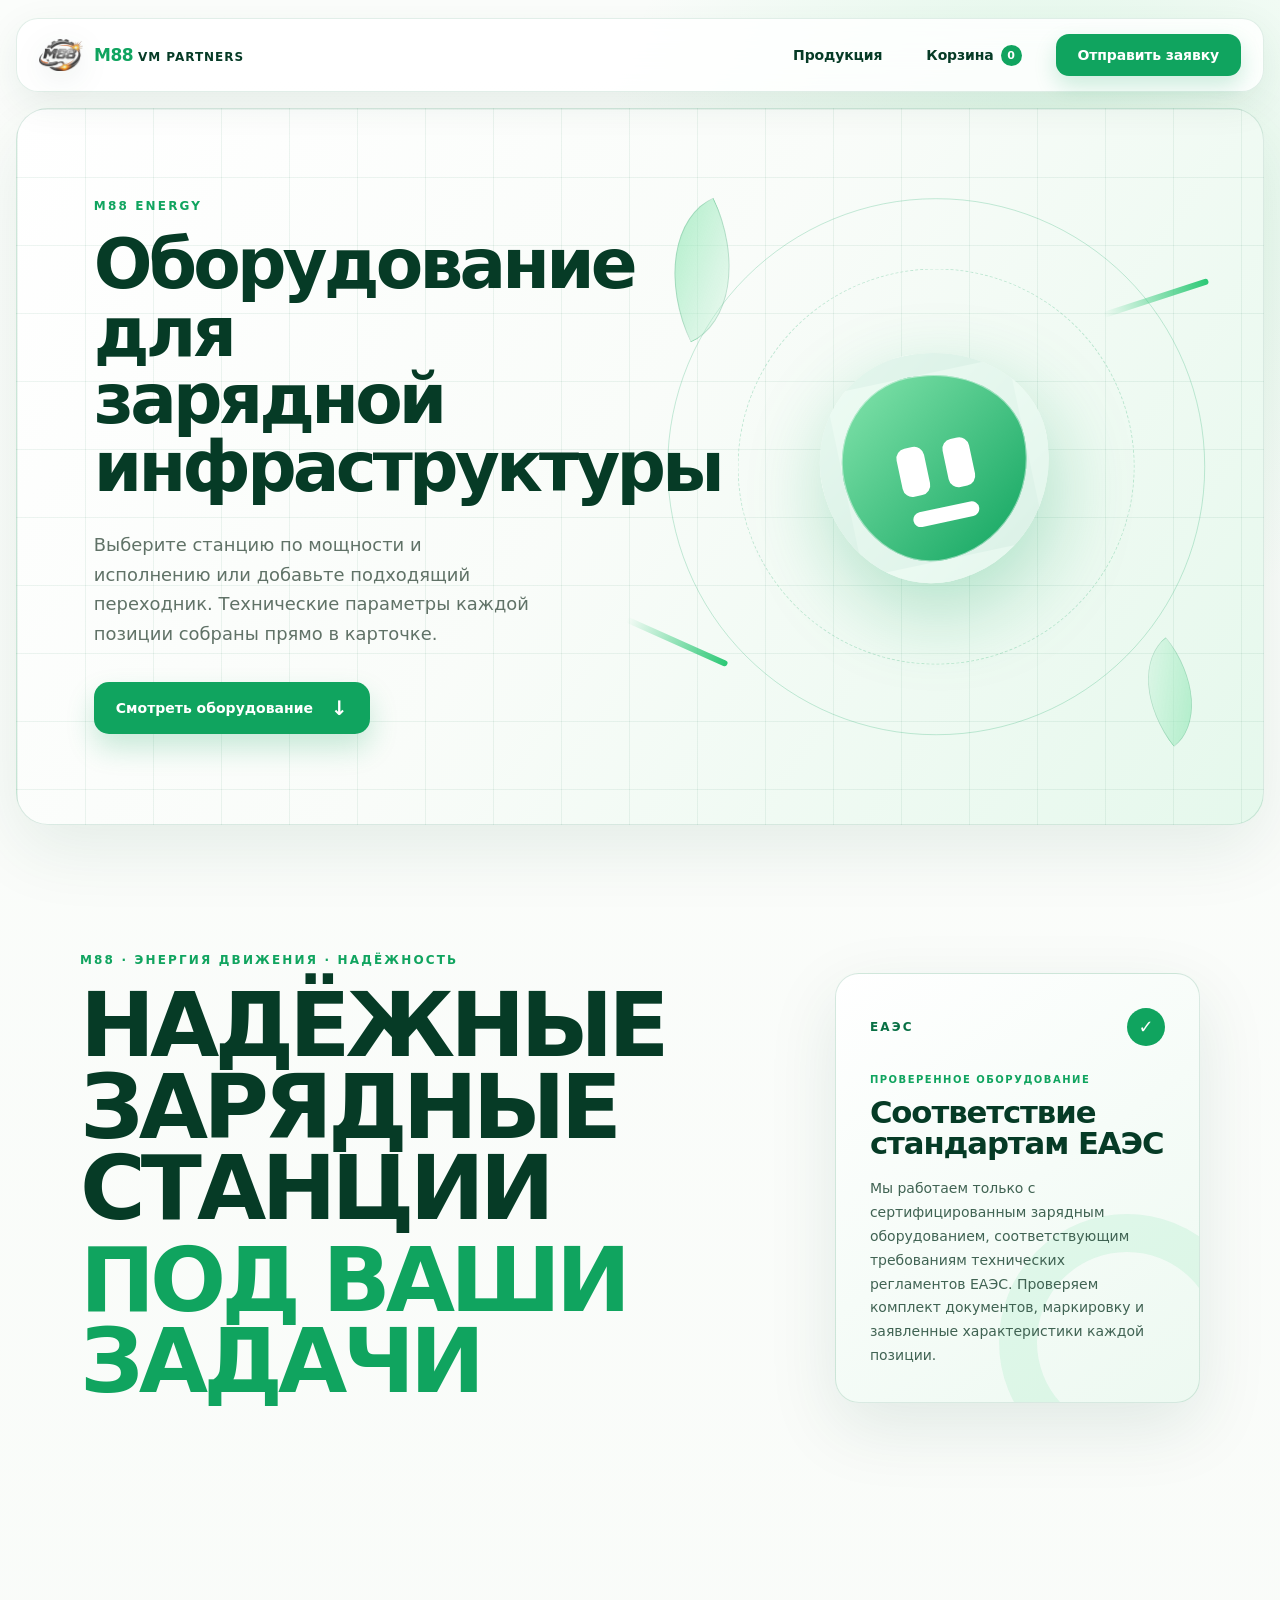
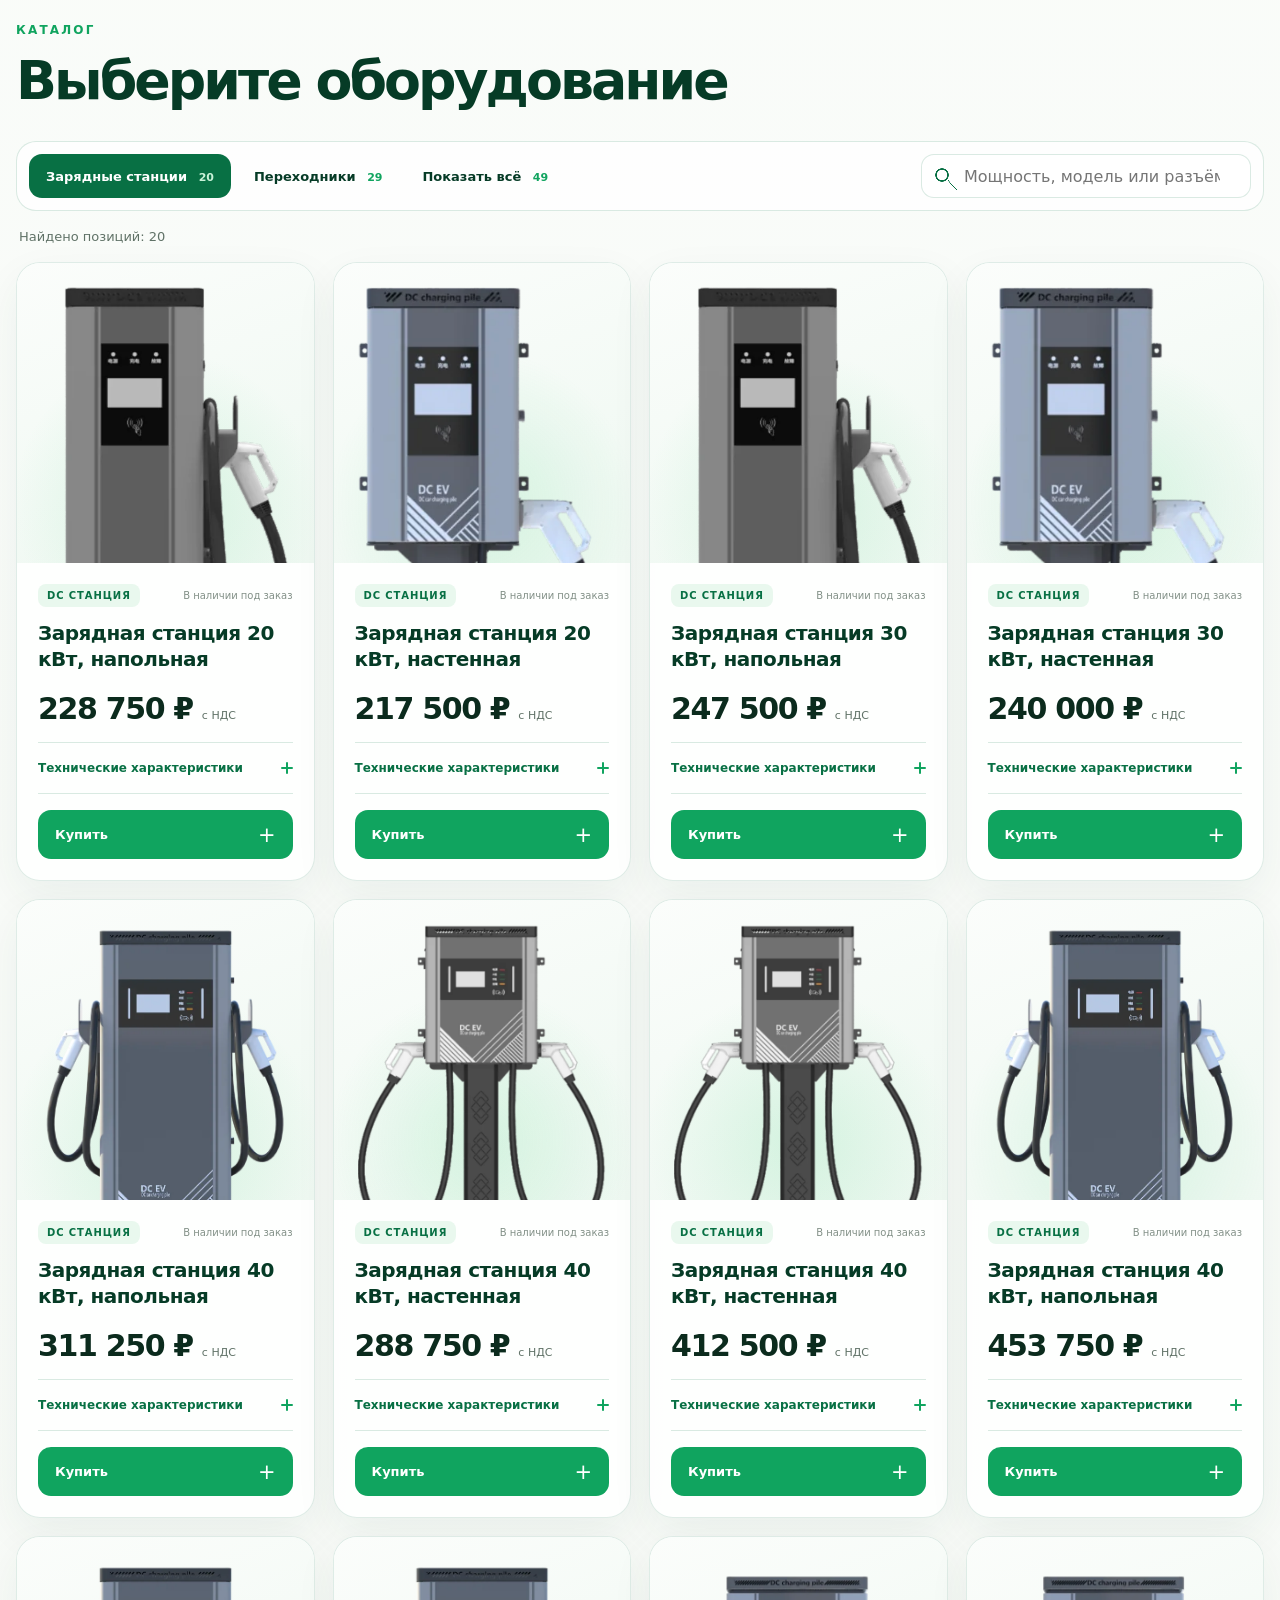
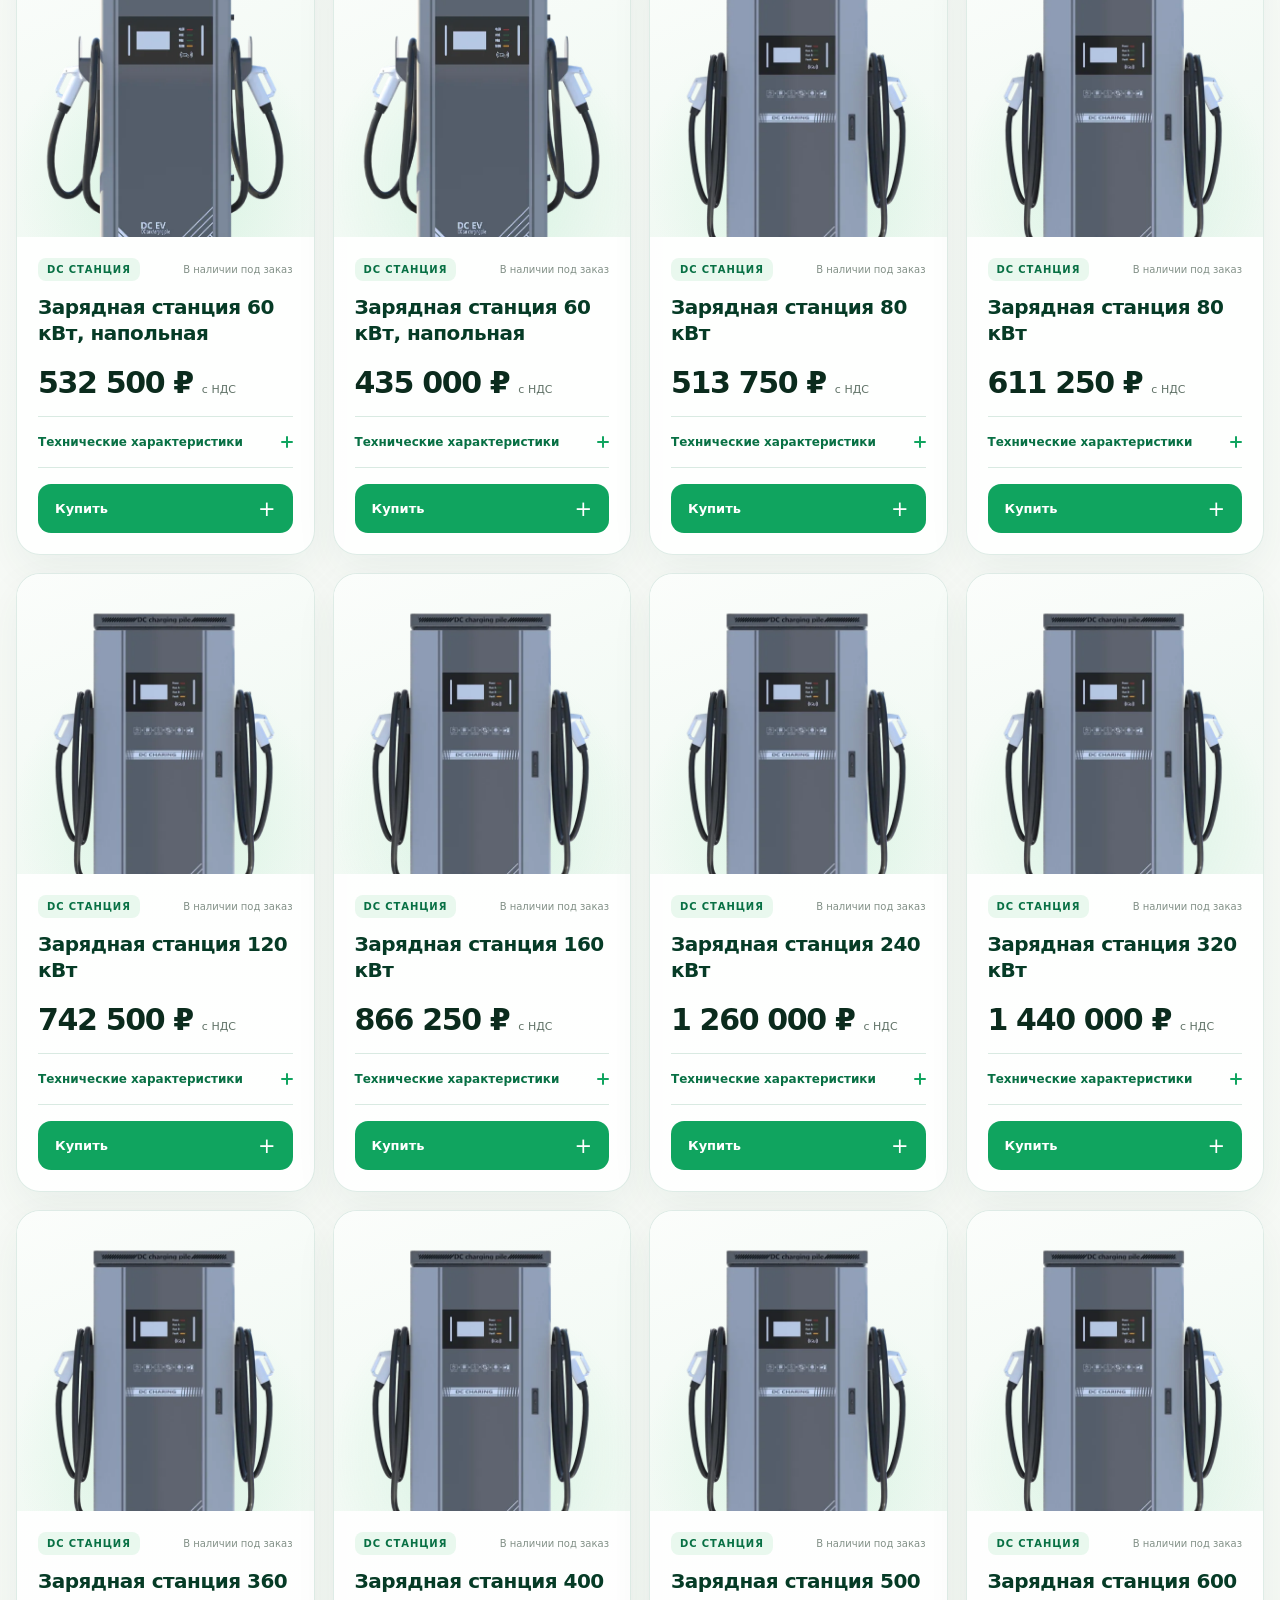
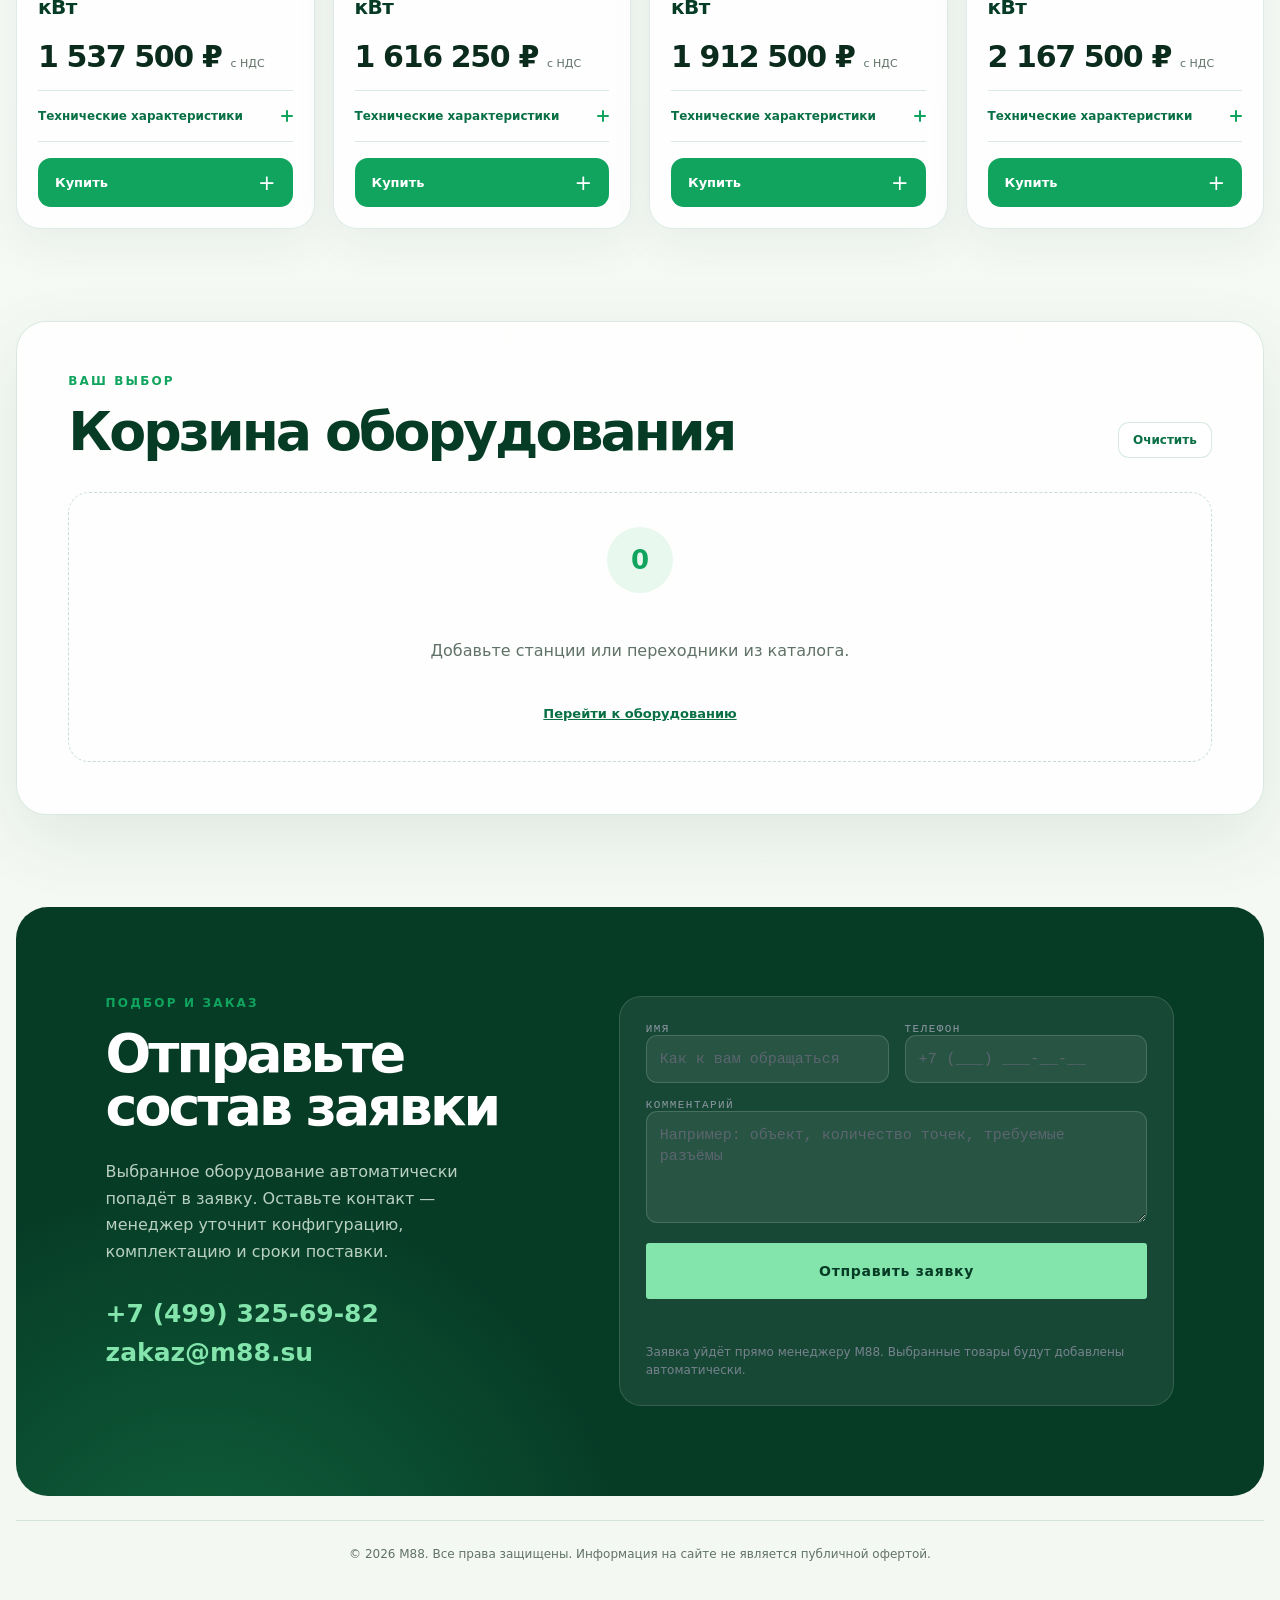
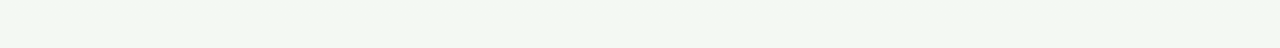
==== commit 5256f410: "Update energy catalog pricing" ====
--- a/energy/index.html
+++ b/energy/index.html
@@ -69,7 +69,6 @@
             <p class="eyebrow">Каталог</p>
             <h2 id="products-title">Выберите оборудование</h2>
           </div>
-          <p class="price-note">Цены станций перенесены из исходного прайс-листа и включают НДС и доставку. Валюта в документе не указана.</p>
         </div>
 
         <div class="catalog-tools">
@@ -108,7 +107,7 @@
             <strong id="cart-items-count">0</strong>
             <span>Сумма станций</span>
             <strong id="cart-total-value">0</strong>
-            <small>Без учёта переходников. Валюта в исходном прайс-листе не указана.</small>
+            <small>Сумма указана в рублях с НДС, без учёта переходников. Их стоимость рассчитывается по запросу.</small>
             <a href="#request">Перейти к заявке</a>
           </aside>
         </div>
@@ -118,7 +117,7 @@
         <div class="request-copy">
           <p class="eyebrow">Подбор и заказ</p>
           <h2 id="request-title">Отправьте состав заявки</h2>
-          <p>Выбранное оборудование автоматически попадёт в заявку. Оставьте контакт — менеджер уточнит конфигурацию, валюту расчёта и сроки поставки.</p>
+          <p>Выбранное оборудование автоматически попадёт в заявку. Оставьте контакт — менеджер уточнит конфигурацию, комплектацию и сроки поставки.</p>
           <a href="tel:+74993256982">+7 (499) 325-69-82</a>
           <a href="mailto:zakaz@m88.su">zakaz@m88.su</a>
         </div>
@@ -132,6 +131,10 @@
         </form>
       </section>
     </main>
+
+    <footer class="energy-footer">
+      <p>© 2026 М88. Все права защищены. Информация на сайте не является публичной офертой.</p>
+    </footer>
   </div>
 
   <div class="toast" id="toast" role="status" aria-live="polite"></div>
@@ -165,7 +168,7 @@
         var titleParts = row[0].split(", ");
         return {
           id: "station-" + (index + 1), kind: "station", family: "DC станция",
-          title: "Зарядная станция " + row[0], price: row[1],
+          title: "Зарядная станция " + row[0], price: row[1] * 3 * 12.5,
           image: "assets/station-" + String(index + 1).padStart(2, "0") + ".webp",
           specs: [["Мощность", titleParts[0]], ["Исполнение", titleParts[1] || "По каталогу"], ["Коннекторы", row[2]], ["Силовой модуль", row[3]], ["Кабель", row[4]]]
         };
@@ -216,14 +219,16 @@
       var result = document.getElementById("catalog-result");
       var toast = document.getElementById("toast");
 
-      function money(value) { return value.toLocaleString("ru-RU"); }
+      function money(value) { return value.toLocaleString("ru-RU") + " ₽"; }
 
       function card(product) {
-        var price = product.kind === "station" ? '<div class="product-price"><strong>' + money(product.price) + '</strong><span>по прайс-листу</span></div>' : "";
+        var price = product.kind === "station"
+          ? '<div class="product-price"><strong>' + money(product.price) + '</strong><span>с НДС</span></div>'
+          : '<div class="product-price is-request"><strong>Цена по запросу</strong></div>';
         var specs = product.specs.map(function (spec) { return '<li><span>' + spec[0] + '</span><b>' + spec[1] + '</b></li>'; }).join("");
         return '<article class="product-card product-' + product.kind + '">' +
           '<div class="product-image"><img src="' + product.image + '" alt="' + product.title + '" loading="lazy"></div>' +
-          '<div class="product-body"><div class="product-meta"><span>' + product.family + '</span><small>' + (product.kind === "station" ? "В наличии под заказ" : "Цена не указана") + '</small></div>' +
+          '<div class="product-body"><div class="product-meta"><span>' + product.family + '</span><small>' + (product.kind === "station" ? "В наличии под заказ" : "Стоимость по запросу") + '</small></div>' +
           '<h3>' + product.title + '</h3>' + price +
           '<details><summary>Технические характеристики <i></i></summary><ul>' + specs + '</ul></details>' +
           '<button class="buy-button" type="button" data-add="' + product.id + '">Купить <span>+</span></button></div></article>';
@@ -260,10 +265,10 @@
         cart.forEach(function (qty, id) {
           var product = productById.get(id);
           if (product.price) total += product.price * qty;
-          rows.push('<div class="cart-row"><img src="' + product.image + '" alt=""><div><span>' + product.family + '</span><strong>' + product.title + '</strong>' + (product.price ? '<small>' + money(product.price) + ' × ' + qty + '</small>' : '<small>Количество: ' + qty + '</small>') + '</div><div class="qty-controls"><button type="button" data-minus="' + id + '" aria-label="Уменьшить количество">−</button><b>' + qty + '</b><button type="button" data-plus="' + id + '" aria-label="Увеличить количество">+</button></div><button class="remove-item" type="button" data-remove="' + id + '" aria-label="Удалить позицию">×</button></div>');
+          rows.push('<div class="cart-row"><img src="' + product.image + '" alt=""><div><span>' + product.family + '</span><strong>' + product.title + '</strong>' + (product.price ? '<small>' + money(product.price) + ' × ' + qty + '</small>' : '<small>Цена по запросу · ' + qty + ' шт.</small>') + '</div><div class="qty-controls"><button type="button" data-minus="' + id + '" aria-label="Уменьшить количество">−</button><b>' + qty + '</b><button type="button" data-plus="' + id + '" aria-label="Увеличить количество">+</button></div><button class="remove-item" type="button" data-remove="' + id + '" aria-label="Удалить позицию">×</button></div>');
         });
         document.getElementById("cart-list").innerHTML = rows.join("");
-        document.getElementById("cart-total-value").textContent = money(total) + " по прайс-листу";
+        document.getElementById("cart-total-value").textContent = money(total) + " с НДС";
       }
 
       document.querySelectorAll("[data-filter]").forEach(function (button) {
@@ -307,7 +312,7 @@
         var lines = [];
         cart.forEach(function (qty, id) {
           var product = productById.get(id);
-          var price = product.price ? " — " + money(product.price) + " по прайс-листу за шт." : "";
+          var price = product.price ? " — " + money(product.price) + " с НДС за шт." : " — цена по запросу";
           lines.push("• " + product.title + " — " + qty + " шт." + price);
         });
         if (!lines.length) lines.push("Оборудование пока не выбрано — нужна консультация.");
--- a/energy/styles.css
+++ b/energy/styles.css
@@ -635,6 +635,7 @@
 }
 
 .product-price span { color: var(--muted); font-size: 11px; }
+.product-price.is-request strong { color: var(--green-650); font-size: 21px; letter-spacing: -.025em; }
 
 .product-card details {
   margin-top: auto;
@@ -842,6 +843,17 @@
 .field-wide { grid-column: 1 / -1; }
 .request-form button { min-height: 52px; border: 0; border-radius: 13px; color: var(--green-950); background: var(--green-300); font-weight: 800; cursor: pointer; }
 .form-note { margin: -4px 0 0; color: #9db8a8; font-size: 10px; text-align: center; }
+
+.energy-footer {
+  margin-top: 24px;
+  padding: 24px 4px 34px;
+  border-top: 1px solid var(--line);
+  color: var(--muted);
+  font-size: 12px;
+  line-height: 1.6;
+  text-align: center;
+}
+.energy-footer p { margin: 0; }
 
 .toast {
   position: fixed;
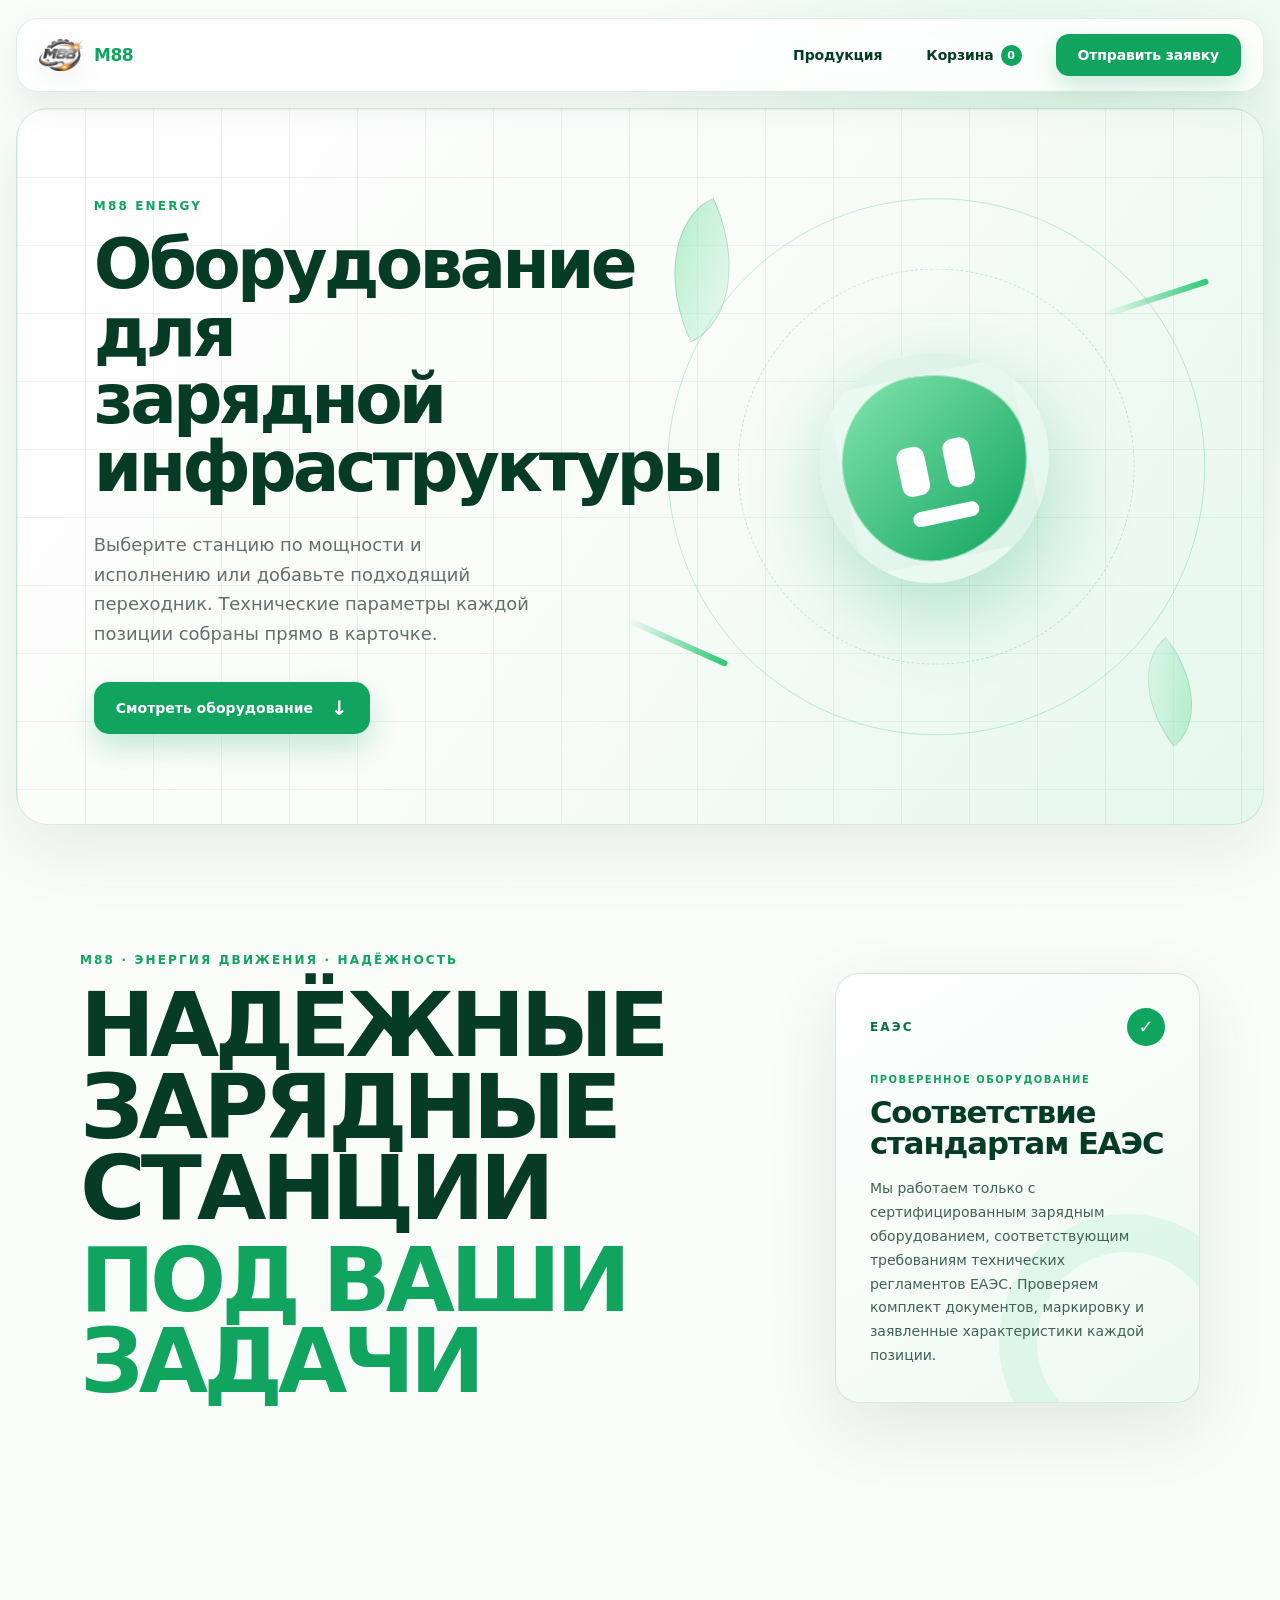
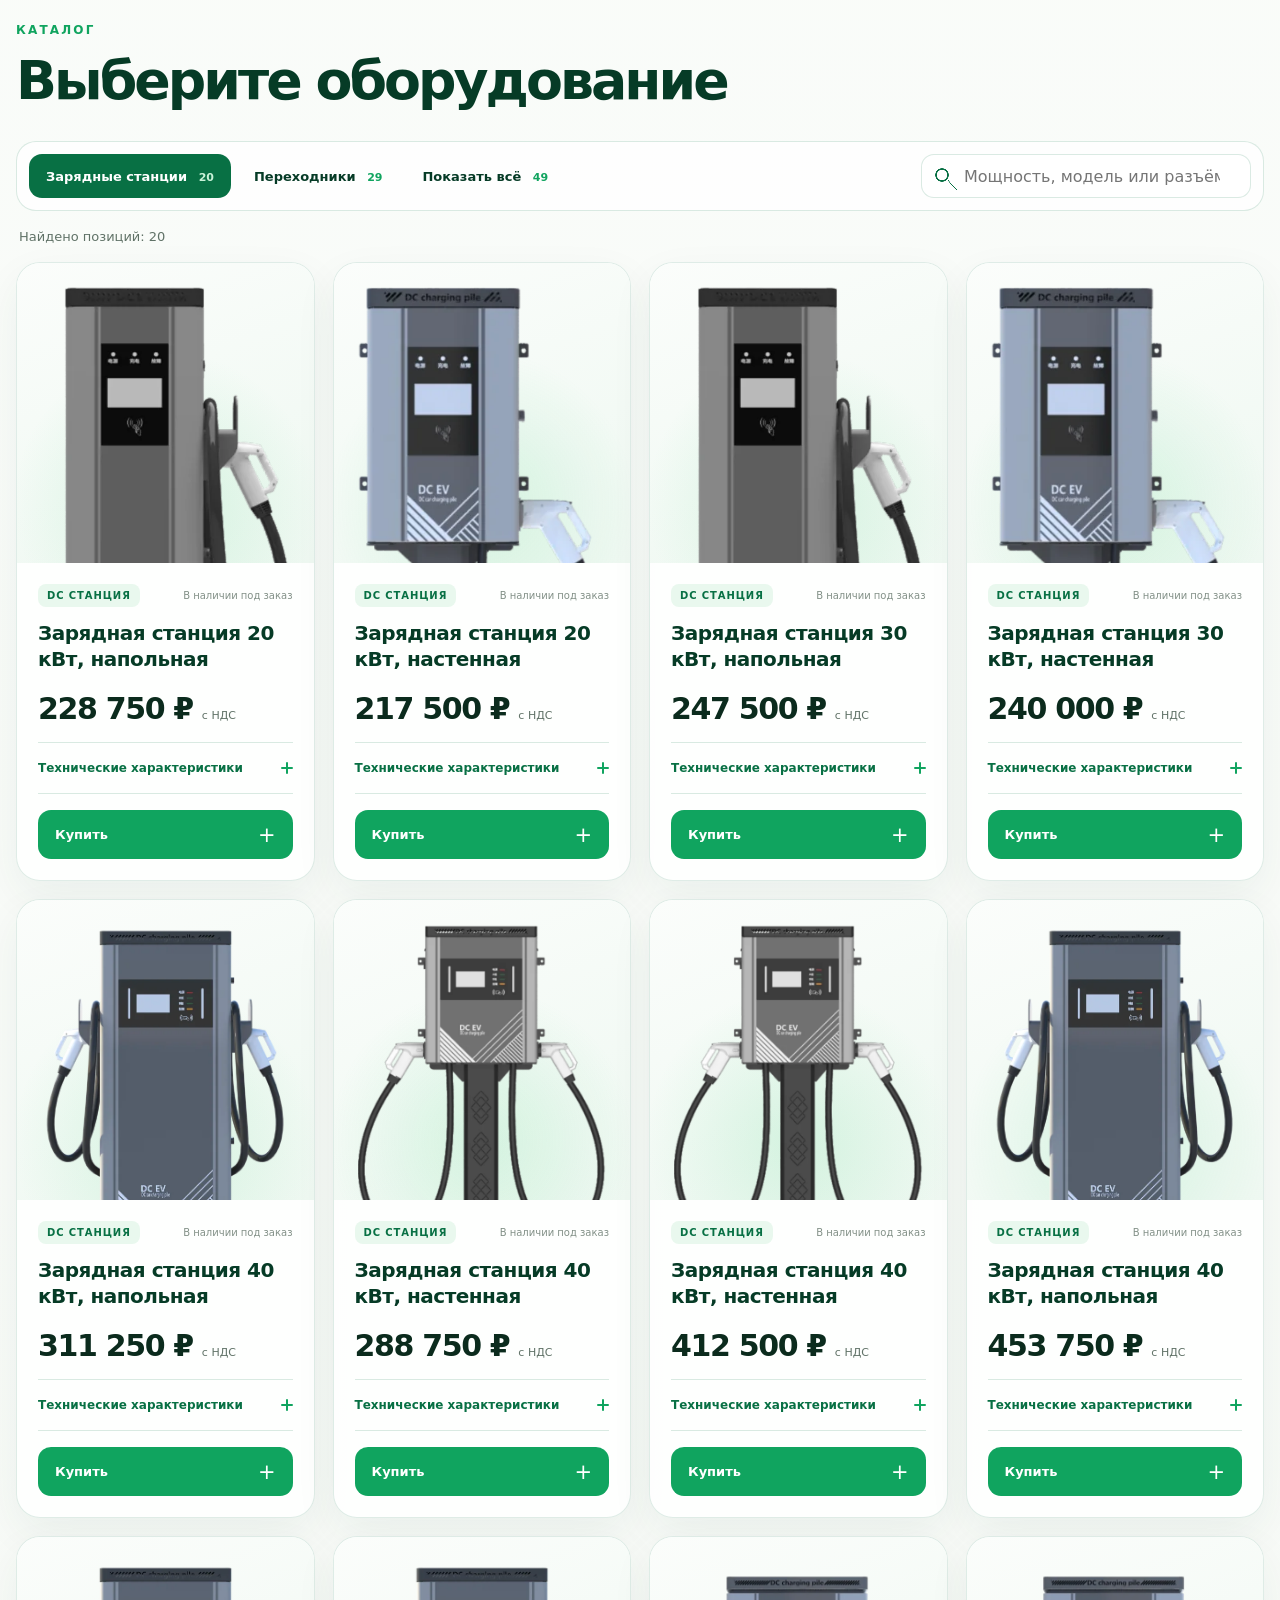
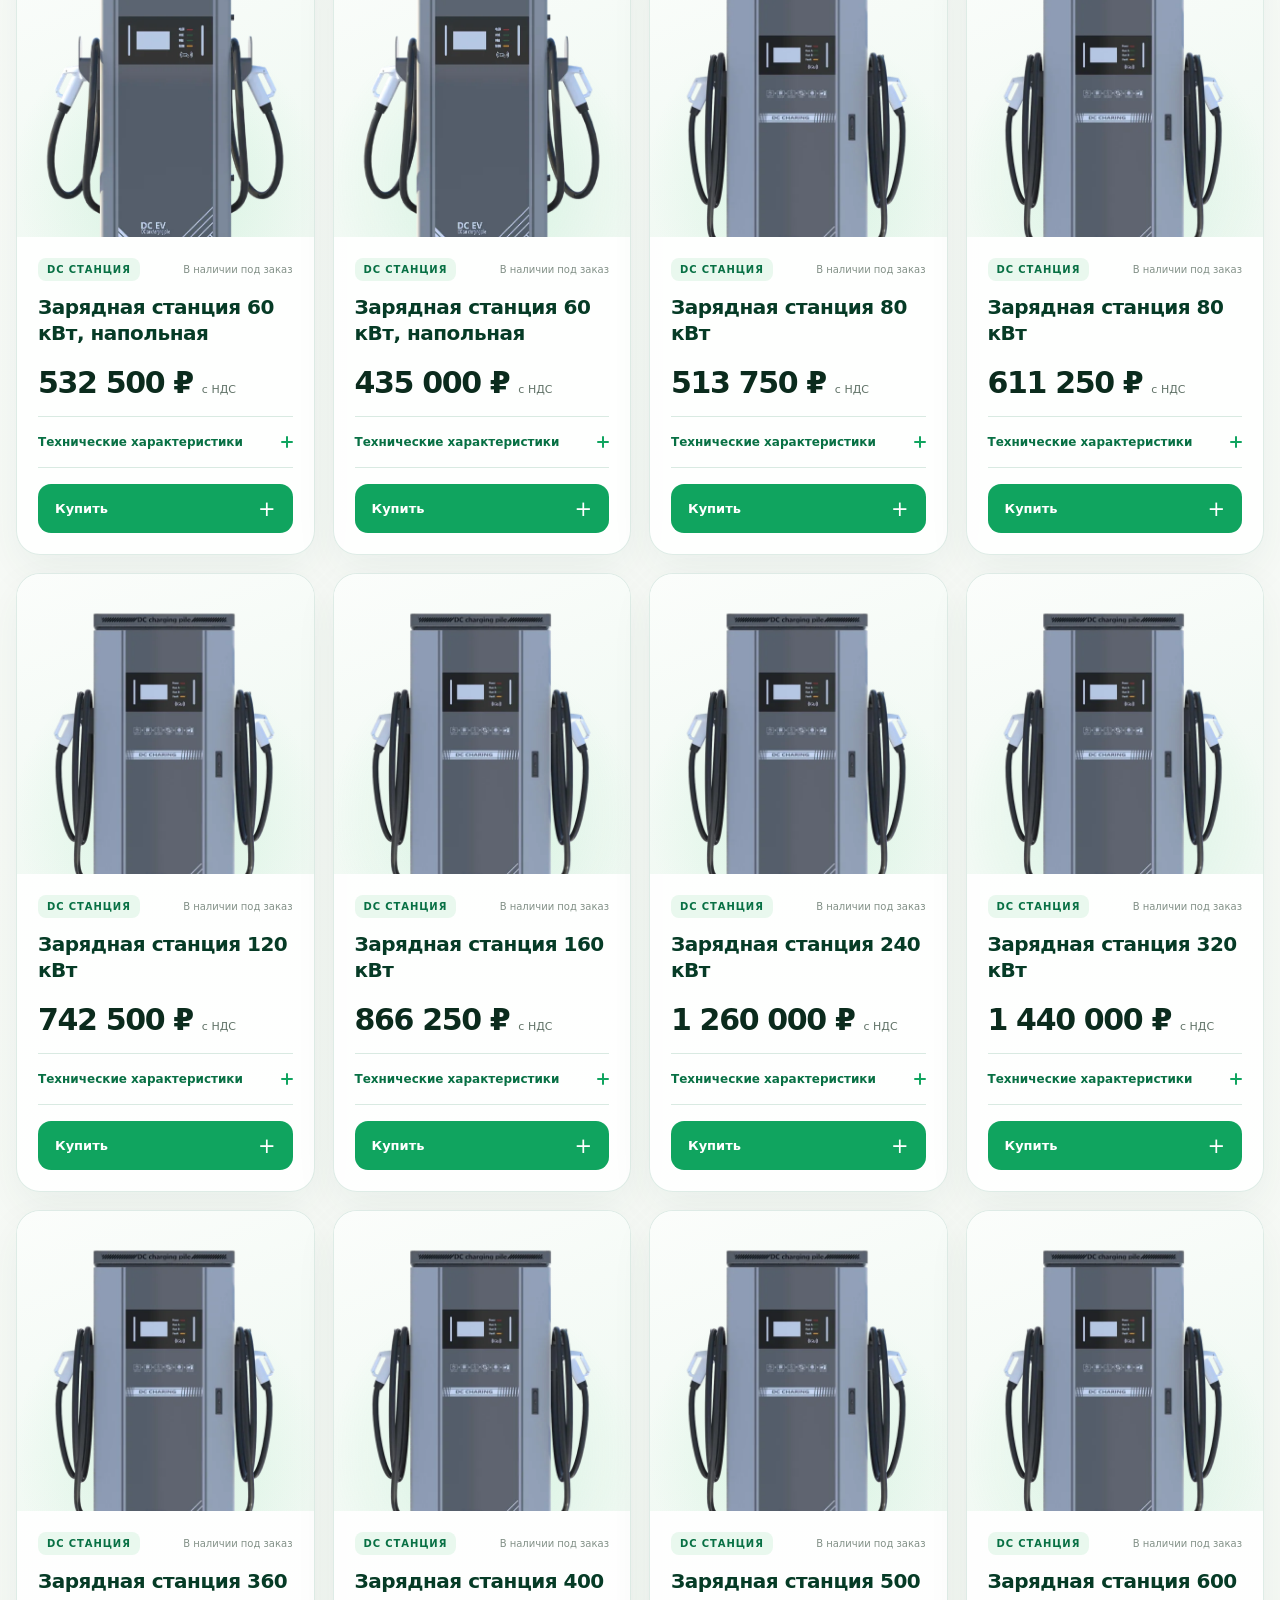
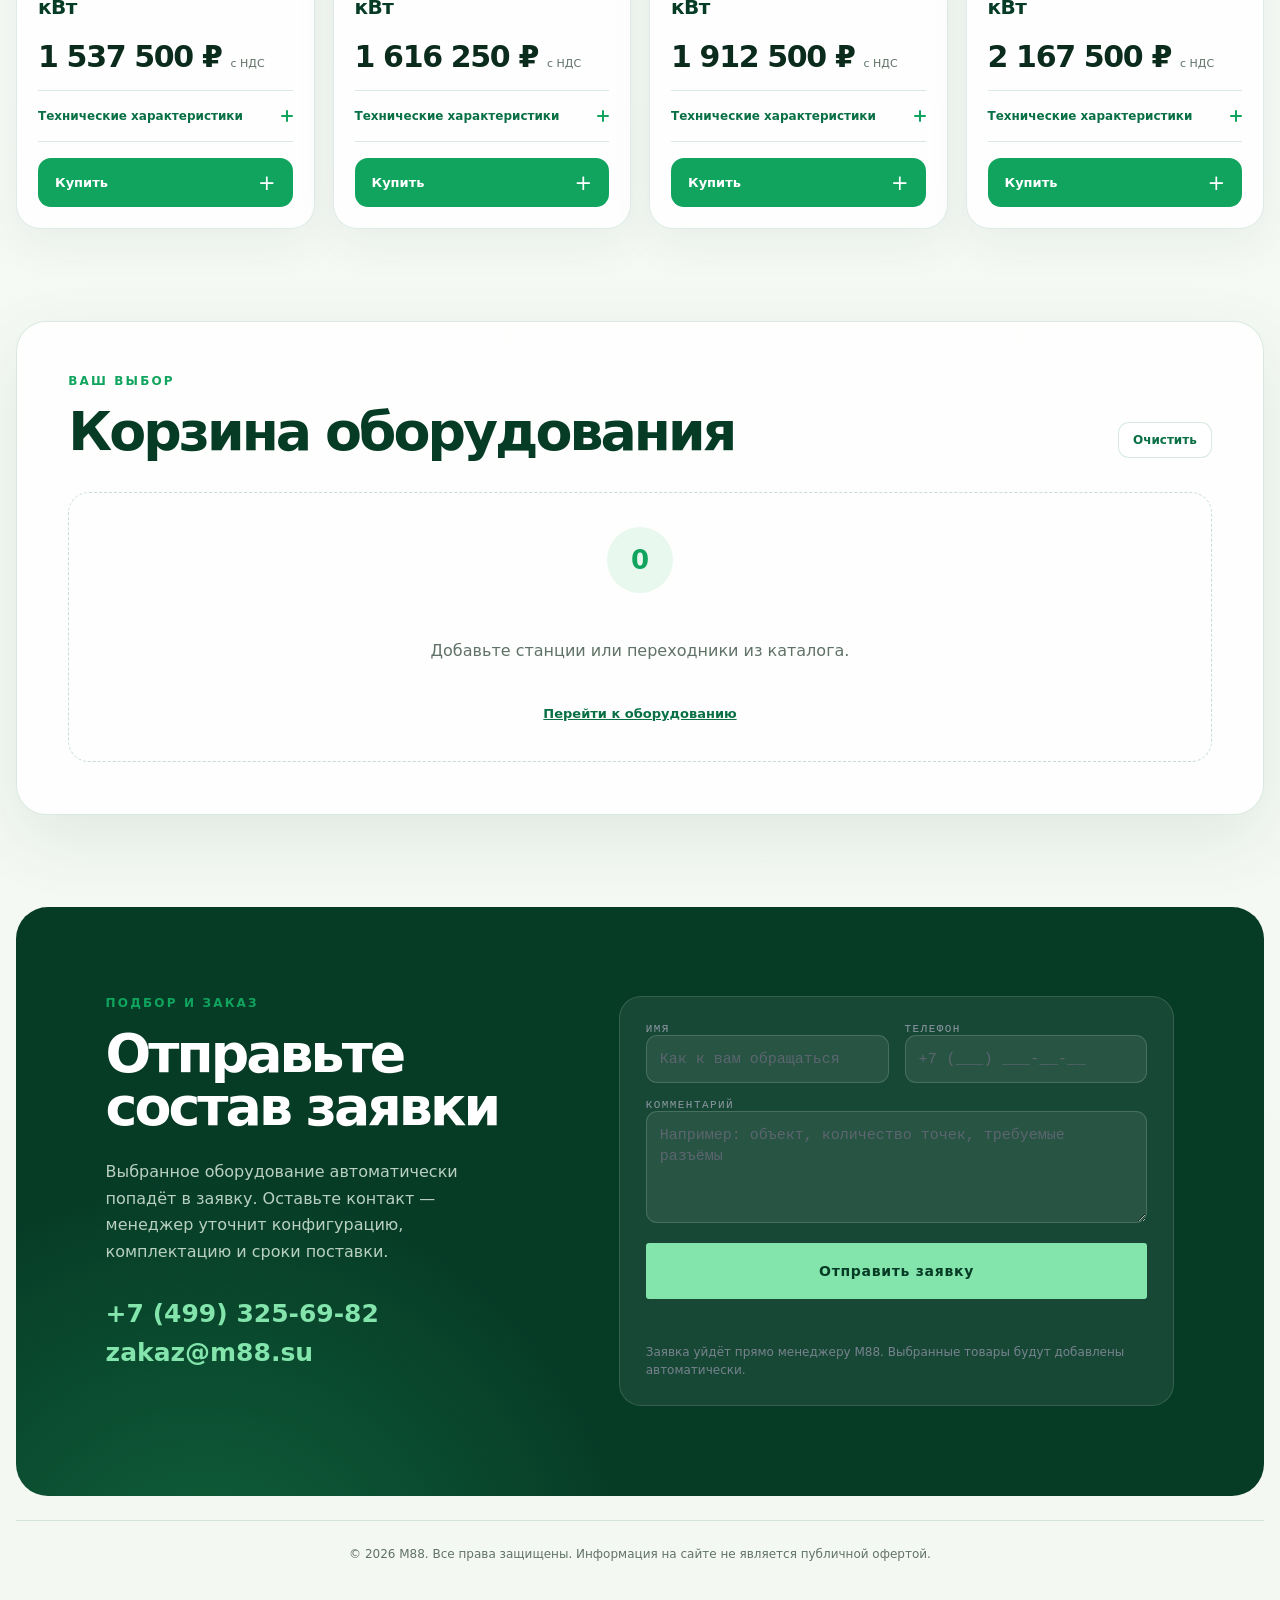
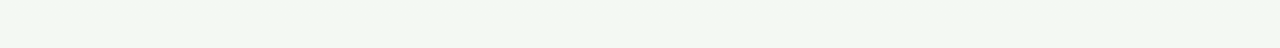
==== commit 84b53ed6: "Remove VM Partners branding" ====
--- a/energy/index.html
+++ b/energy/index.html
@@ -15,7 +15,7 @@
     <header class="energy-header" aria-label="Навигация">
       <a class="energy-mark" href="../" aria-label="М88 — на главную">
         <img src="../assets/m88-logo.png" alt="М88">
-        <span><b>М88</b> VM&nbsp;PARTNERS</span>
+        <span><b>М88</b></span>
       </a>
 
       <nav class="energy-nav" id="energy-navigation" aria-label="Разделы страницы">
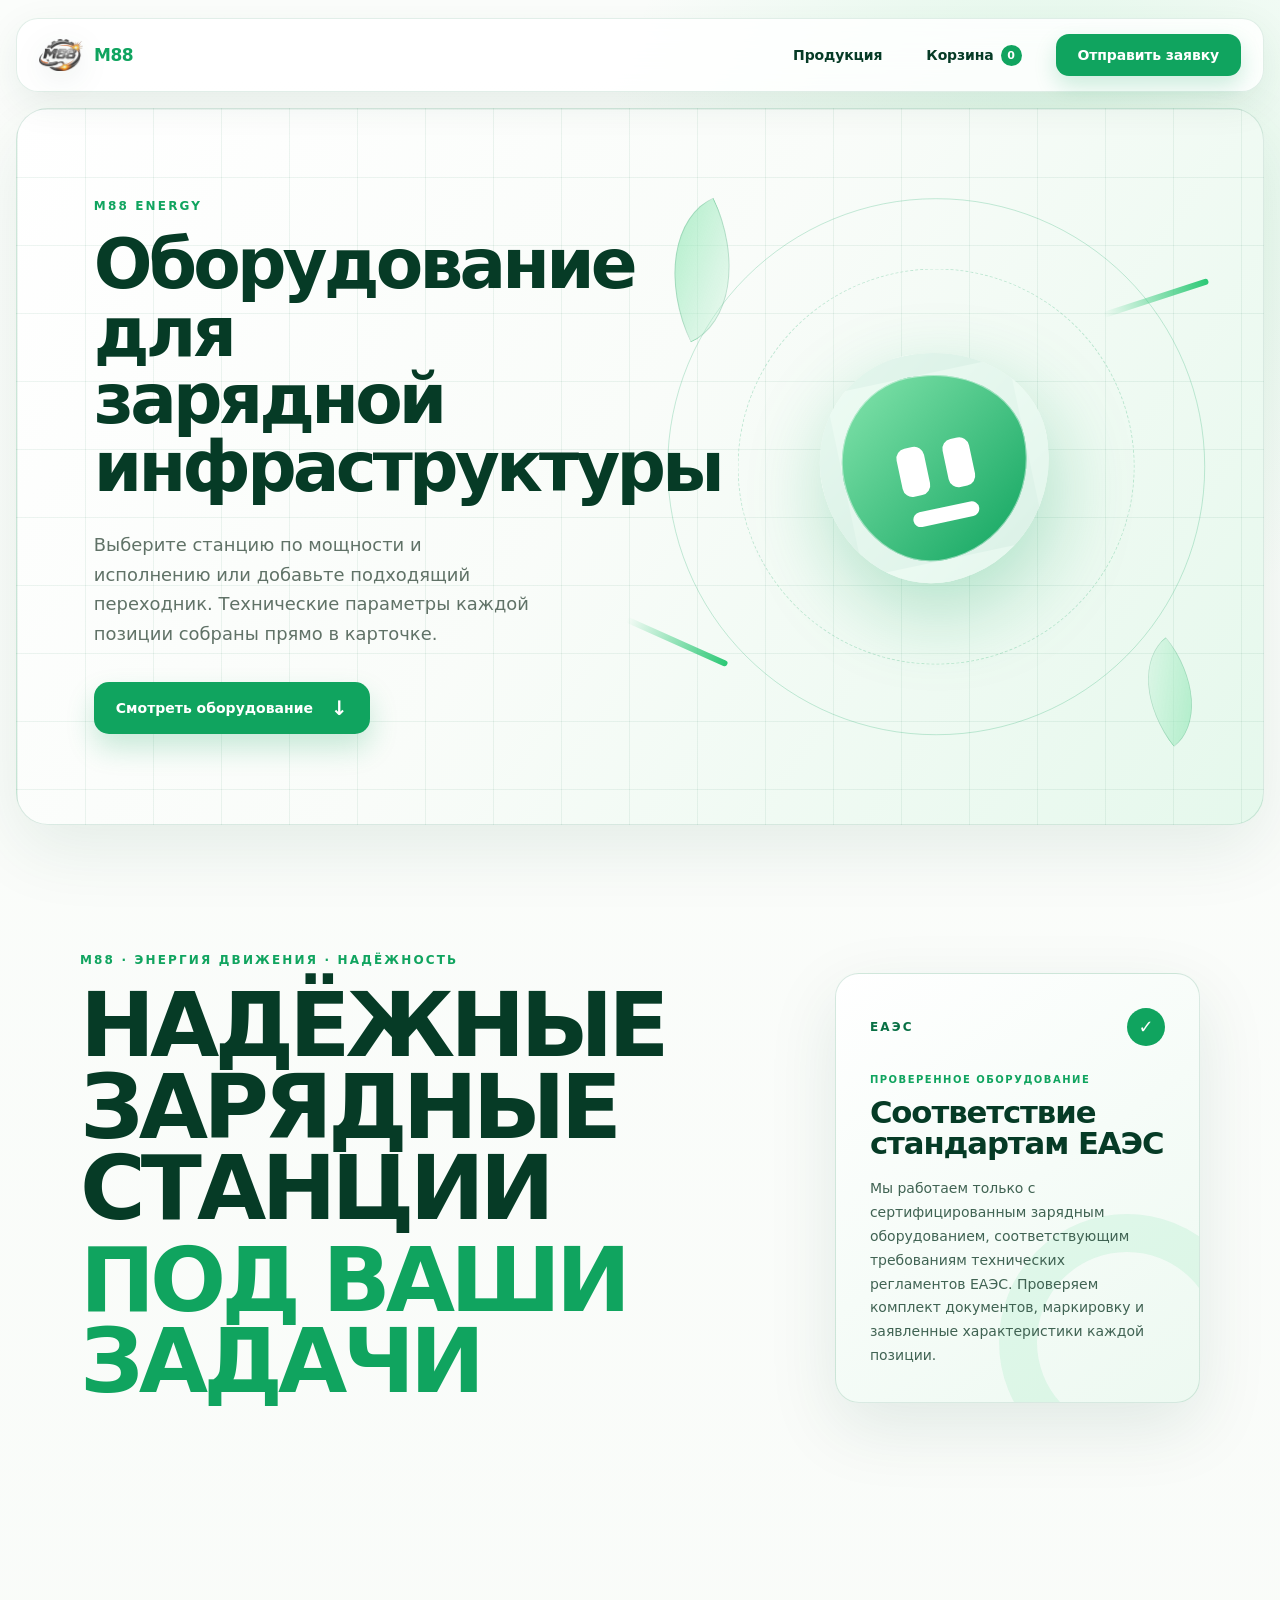
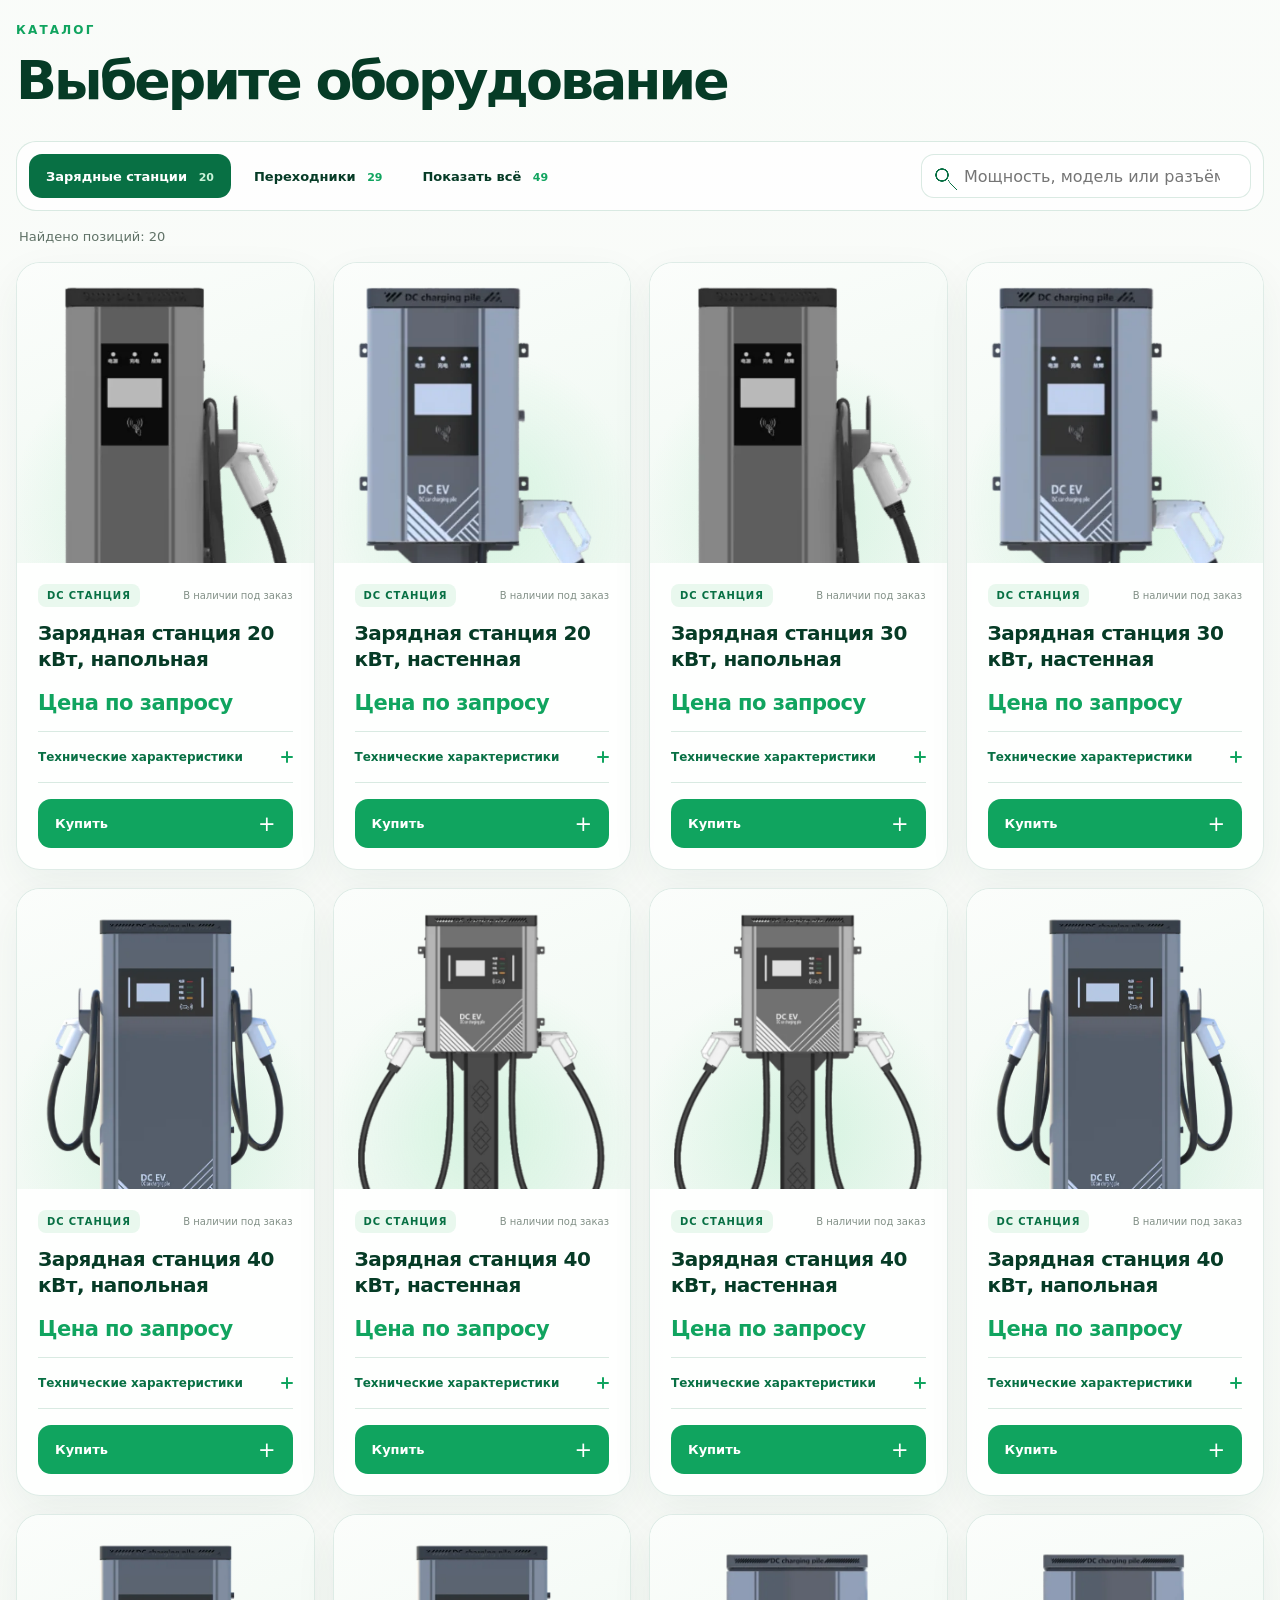
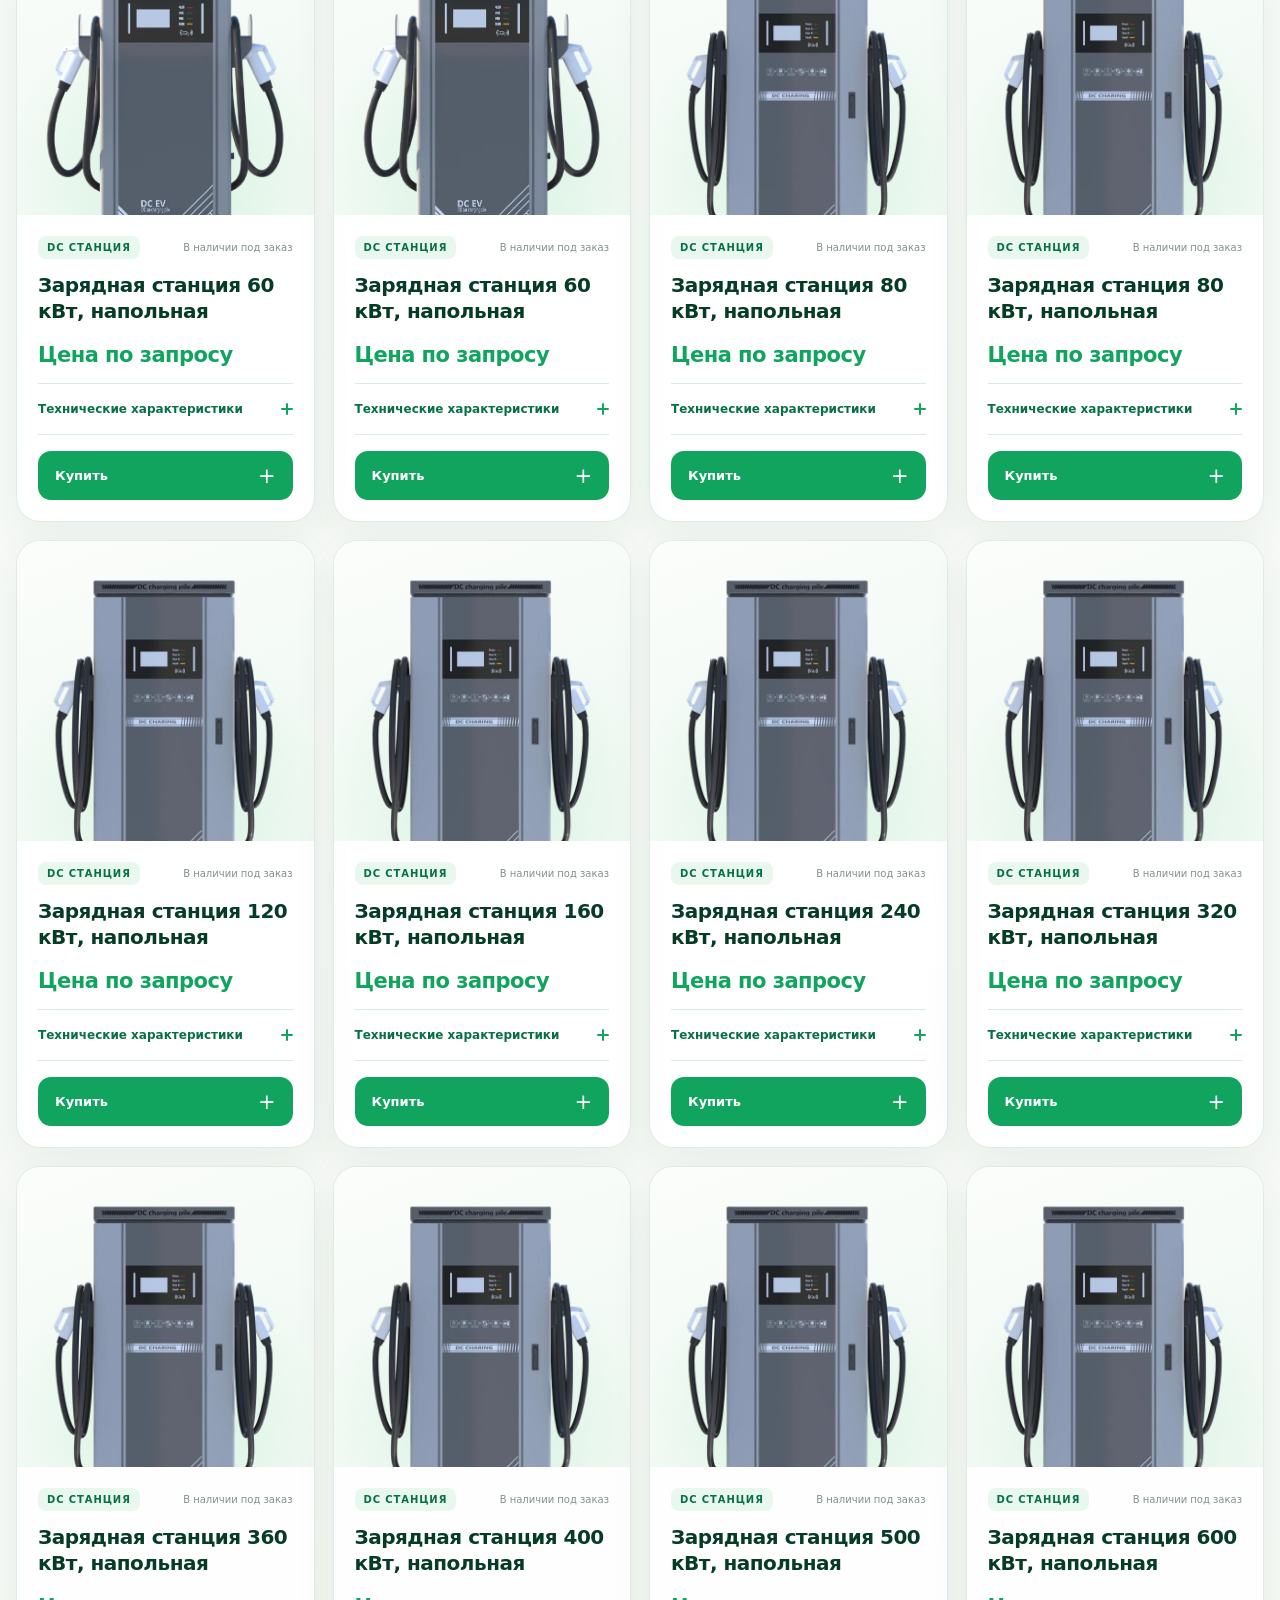
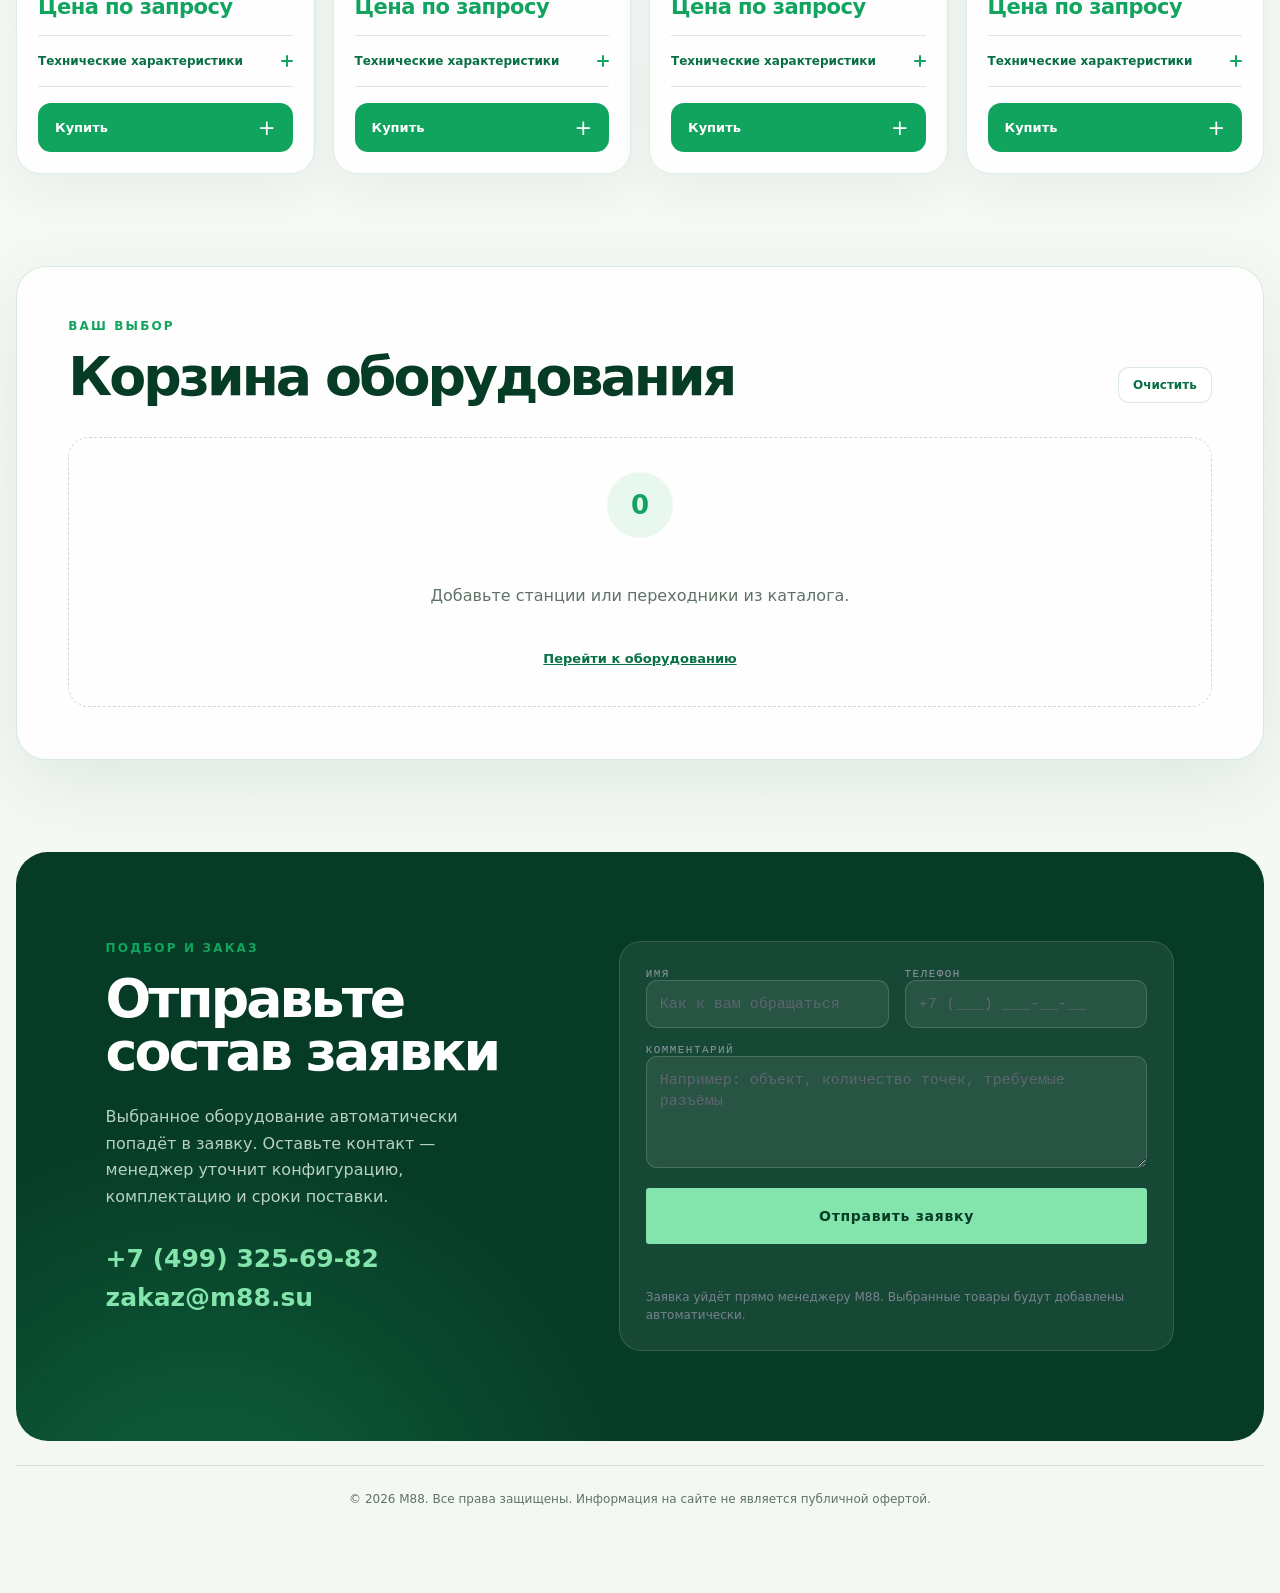
==== commit 7f32e56b: "Update Energy pricing and station types" ====
--- a/energy/index.html
+++ b/energy/index.html
@@ -105,9 +105,9 @@
           <aside class="cart-total">
             <span>Позиций</span>
             <strong id="cart-items-count">0</strong>
-            <span>Сумма станций</span>
-            <strong id="cart-total-value">0</strong>
-            <small>Сумма указана в рублях с НДС, без учёта переходников. Их стоимость рассчитывается по запросу.</small>
+            <span>Стоимость</span>
+            <strong id="cart-total-value">По запросу</strong>
+            <small>Стоимость оборудования рассчитывается индивидуально после уточнения комплектации.</small>
             <a href="#request">Перейти к заявке</a>
           </aside>
         </div>
@@ -142,33 +142,33 @@
   <script>
     (function () {
       var stationRows = [
-        ["20 кВт, напольная", 6100, "1 пистолет", "Инфипауэр 1K070", "Хуэйюнь, 80 А, 5 м"],
-        ["20 кВт, настенная", 5800, "1 пистолет", "Инфипауэр 1K070", "Хуэйюнь, 80 А, 5 м"],
-        ["30 кВт, напольная", 6600, "1 пистолет", "Линкан 30 кВт", "Хуэйюнь, 80 А, 5 м"],
-        ["30 кВт, настенная", 6400, "1 пистолет", "Линкан 30 кВт", "Хуэйюнь, 80 А, 5 м"],
-        ["40 кВт, напольная", 8300, "1 пистолет", "Линкан 40 кВт", "Хуэйюнь, 125 А, 5 м"],
-        ["40 кВт, настенная", 7700, "1 пистолет", "Линкан 40 кВт", "Хуэйюнь, 125 А, 5 м"],
-        ["40 кВт, настенная", 11000, "2 пистолета", "Инфипауэр 1K070, 2 шт.", "Хуэйюнь, 125 А, 5 м"],
-        ["40 кВт, напольная", 12100, "2 пистолета", "Инфипауэр 1K070, 2 шт.", "Хуэйюнь, 125 А, 5 м"],
-        ["60 кВт, напольная", 14200, "2 пистолета", "Линкан", "Хуэйюнь, 125 А, 5 м"],
-        ["60 кВт, напольная", 11600, "1 пистолет", "Линкан", "Хуэйюнь, 125 А, 5 м"],
-        ["80 кВт", 13700, "1 пистолет", "Линкан 40 кВт", "Хуэйюнь, 200 А"],
-        ["80 кВт", 16300, "2 пистолета", "Линкан 40 кВт", "Хуэйюнь, 200 А"],
-        ["120 кВт", 19800, "2 пистолета", "Линкан 30 кВт / Инфипауэр 60 кВт", "Воэр"],
-        ["160 кВт", 23100, "2 пистолета", "Линкан 40 кВт", "Воэр, 250 А"],
-        ["240 кВт", 33600, "2 пистолета", "Юю 50 кВт, 5 шт.", "Хуэйюнь, 300 А, 7 м"],
-        ["320 кВт", 38400, "2 пистолета", "Юю 50 кВт, 7 шт.", "Хуэйюнь, 300 А, 7 м"],
-        ["360 кВт", 41000, "2 пистолета", "Юю 50 кВт, 8 шт.", "Хуэйюнь, 300 А, 7 м"],
-        ["400 кВт", 43100, "2 пистолета", "Юю 50 кВт, 8 шт.", "Хуэйюнь, 300 А, 7 м"],
-        ["500 кВт", 51000, "2 пистолета", "Юю 50 кВт, 10 шт.", "Хуэйюнь, 300 А, 7 м"],
-        ["600 кВт", 57800, "2 пистолета", "Юю 50 кВт", "Хуэйюнь, 400 А, 7 м"]
+        ["20 кВт, напольная", null, "1 пистолет", "Инфипауэр 1K070", "Хуэйюнь, 80 А, 5 м"],
+        ["20 кВт, настенная", null, "1 пистолет", "Инфипауэр 1K070", "Хуэйюнь, 80 А, 5 м"],
+        ["30 кВт, напольная", null, "1 пистолет", "Линкан 30 кВт", "Хуэйюнь, 80 А, 5 м"],
+        ["30 кВт, настенная", null, "1 пистолет", "Линкан 30 кВт", "Хуэйюнь, 80 А, 5 м"],
+        ["40 кВт, напольная", null, "1 пистолет", "Линкан 40 кВт", "Хуэйюнь, 125 А, 5 м"],
+        ["40 кВт, настенная", null, "1 пистолет", "Линкан 40 кВт", "Хуэйюнь, 125 А, 5 м"],
+        ["40 кВт, настенная", null, "2 пистолета", "Инфипауэр 1K070, 2 шт.", "Хуэйюнь, 125 А, 5 м"],
+        ["40 кВт, напольная", null, "2 пистолета", "Инфипауэр 1K070, 2 шт.", "Хуэйюнь, 125 А, 5 м"],
+        ["60 кВт, напольная", null, "2 пистолета", "Линкан", "Хуэйюнь, 125 А, 5 м"],
+        ["60 кВт, напольная", null, "1 пистолет", "Линкан", "Хуэйюнь, 125 А, 5 м"],
+        ["80 кВт, напольная", null, "1 пистолет", "Линкан 40 кВт", "Хуэйюнь, 200 А"],
+        ["80 кВт, напольная", null, "2 пистолета", "Линкан 40 кВт", "Хуэйюнь, 200 А"],
+        ["120 кВт, напольная", null, "2 пистолета", "Линкан 30 кВт / Инфипауэр 60 кВт", "Воэр"],
+        ["160 кВт, напольная", null, "2 пистолета", "Линкан 40 кВт", "Воэр, 250 А"],
+        ["240 кВт, напольная", null, "2 пистолета", "Юю 50 кВт, 5 шт.", "Хуэйюнь, 300 А, 7 м"],
+        ["320 кВт, напольная", null, "2 пистолета", "Юю 50 кВт, 7 шт.", "Хуэйюнь, 300 А, 7 м"],
+        ["360 кВт, напольная", null, "2 пистолета", "Юю 50 кВт, 8 шт.", "Хуэйюнь, 300 А, 7 м"],
+        ["400 кВт, напольная", null, "2 пистолета", "Юю 50 кВт, 8 шт.", "Хуэйюнь, 300 А, 7 м"],
+        ["500 кВт, напольная", null, "2 пистолета", "Юю 50 кВт, 10 шт.", "Хуэйюнь, 300 А, 7 м"],
+        ["600 кВт, напольная", null, "2 пистолета", "Юю 50 кВт", "Хуэйюнь, 400 А, 7 м"]
       ];
 
       var products = stationRows.map(function (row, index) {
         var titleParts = row[0].split(", ");
         return {
           id: "station-" + (index + 1), kind: "station", family: "DC станция",
-          title: "Зарядная станция " + row[0], price: row[1] * 3 * 12.5,
+          title: "Зарядная станция " + row[0], price: null,
           image: "assets/station-" + String(index + 1).padStart(2, "0") + ".webp",
           specs: [["Мощность", titleParts[0]], ["Исполнение", titleParts[1] || "По каталогу"], ["Коннекторы", row[2]], ["Силовой модуль", row[3]], ["Кабель", row[4]]]
         };
@@ -219,12 +219,8 @@
       var result = document.getElementById("catalog-result");
       var toast = document.getElementById("toast");
 
-      function money(value) { return value.toLocaleString("ru-RU") + " ₽"; }
-
       function card(product) {
-        var price = product.kind === "station"
-          ? '<div class="product-price"><strong>' + money(product.price) + '</strong><span>с НДС</span></div>'
-          : '<div class="product-price is-request"><strong>Цена по запросу</strong></div>';
+        var price = '<div class="product-price is-request"><strong>Цена по запросу</strong></div>';
         var specs = product.specs.map(function (spec) { return '<li><span>' + spec[0] + '</span><b>' + spec[1] + '</b></li>'; }).join("");
         return '<article class="product-card product-' + product.kind + '">' +
           '<div class="product-image"><img src="' + product.image + '" alt="' + product.title + '" loading="lazy"></div>' +
@@ -260,15 +256,13 @@
         document.getElementById("cart-items-count").textContent = count;
         empty.hidden = count > 0;
         content.hidden = count === 0;
-        var total = 0;
         var rows = [];
         cart.forEach(function (qty, id) {
           var product = productById.get(id);
-          if (product.price) total += product.price * qty;
-          rows.push('<div class="cart-row"><img src="' + product.image + '" alt=""><div><span>' + product.family + '</span><strong>' + product.title + '</strong>' + (product.price ? '<small>' + money(product.price) + ' × ' + qty + '</small>' : '<small>Цена по запросу · ' + qty + ' шт.</small>') + '</div><div class="qty-controls"><button type="button" data-minus="' + id + '" aria-label="Уменьшить количество">−</button><b>' + qty + '</b><button type="button" data-plus="' + id + '" aria-label="Увеличить количество">+</button></div><button class="remove-item" type="button" data-remove="' + id + '" aria-label="Удалить позицию">×</button></div>');
+          rows.push('<div class="cart-row"><img src="' + product.image + '" alt=""><div><span>' + product.family + '</span><strong>' + product.title + '</strong><small>Цена по запросу · ' + qty + ' шт.</small></div><div class="qty-controls"><button type="button" data-minus="' + id + '" aria-label="Уменьшить количество">−</button><b>' + qty + '</b><button type="button" data-plus="' + id + '" aria-label="Увеличить количество">+</button></div><button class="remove-item" type="button" data-remove="' + id + '" aria-label="Удалить позицию">×</button></div>');
         });
         document.getElementById("cart-list").innerHTML = rows.join("");
-        document.getElementById("cart-total-value").textContent = money(total) + " с НДС";
+        document.getElementById("cart-total-value").textContent = "По запросу";
       }
 
       document.querySelectorAll("[data-filter]").forEach(function (button) {
@@ -312,8 +306,7 @@
         var lines = [];
         cart.forEach(function (qty, id) {
           var product = productById.get(id);
-          var price = product.price ? " — " + money(product.price) + " с НДС за шт." : " — цена по запросу";
-          lines.push("• " + product.title + " — " + qty + " шт." + price);
+          lines.push("• " + product.title + " — " + qty + " шт. — цена по запросу");
         });
         if (!lines.length) lines.push("Оборудование пока не выбрано — нужна консультация.");
         var comment = requestForm.querySelector('[name="comment"]').value.trim();
